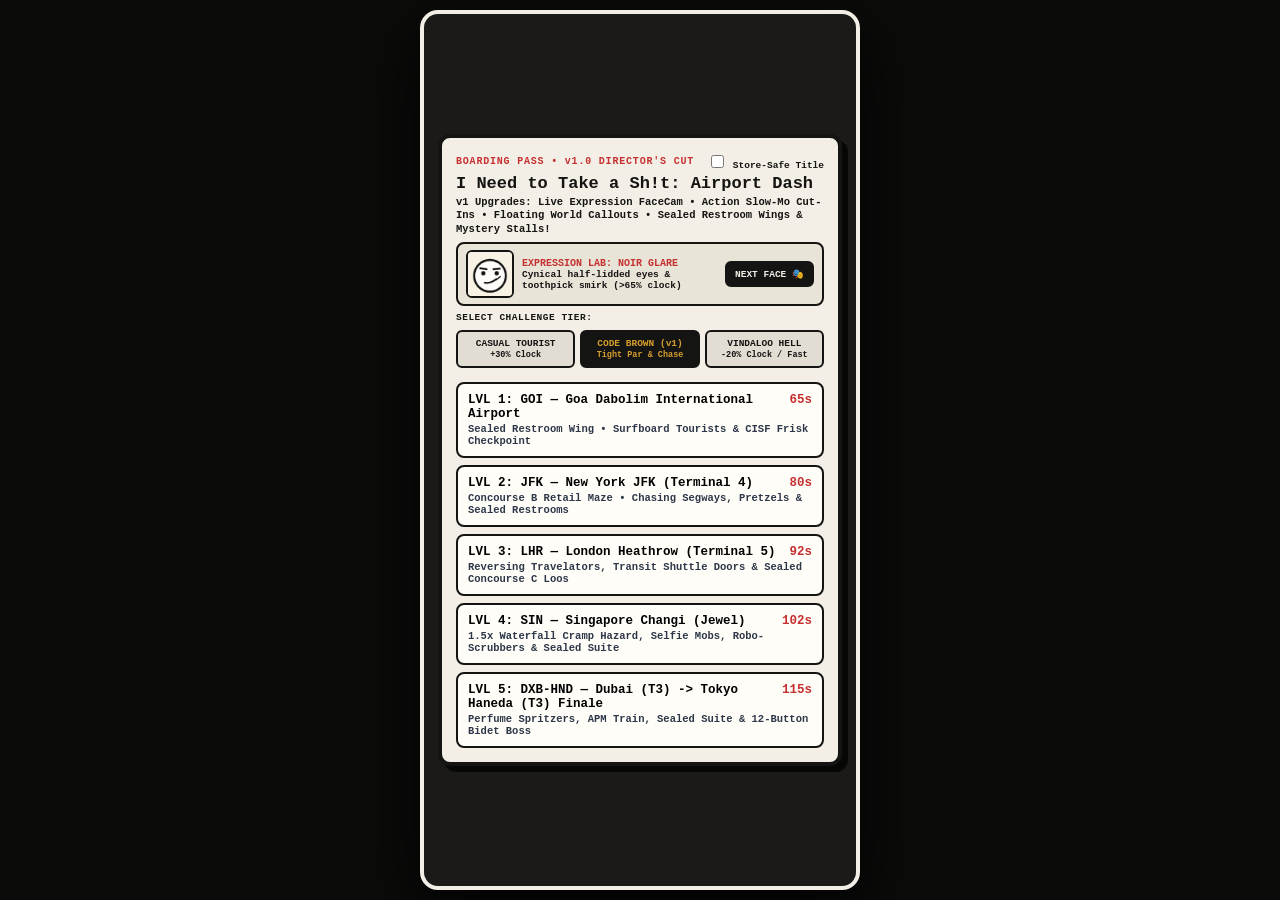
==== v1/index.html @ 44f316bf "Release v2.0.0 playable build (5 ES modules, Landscape Gamepad, 4-Wing Maps, 36px Head, + /v1/ archi" ====
<!DOCTYPE html>
<html lang="en">
<head>
  <meta charset="UTF-8" />
  <meta name="viewport" content="width=device-width, initial-scale=1.0, maximum-scale=1.0, user-scalable=no" />
  <title>Code Brown: Terminal Velocity (v1.0) — Playable Stealth-Action Comedy</title>
  <style>
    :root {
      --ink: #141413;
      --paper: #f3efe6;
      --tile: #e2ddd2;
      --amber: #d69e2e;
      --crimson: #c53030;
      --emerald: #2f855a;
      --blue: #3182ce;
      --violet: #6b46c1;
    }
    * {
      box-sizing: border-box;
      user-select: none;
      -webkit-user-select: none;
      -webkit-touch-callout: none;
    }
    body {
      margin: 0;
      background: #0b0b0a;
      color: var(--paper);
      font-family: 'Courier New', Courier, monospace;
      display: flex;
      justify-content: center;
      align-items: center;
      min-height: 100vh;
      overflow: hidden;
      touch-action: none;
    }
    #phone-frame {
      position: relative;
      width: min(100vw, 440px);
      height: min(100vh, 880px);
      background: var(--tile);
      border: 4px solid var(--paper);
      border-radius: 18px;
      overflow: hidden;
      box-shadow: 0 22px 65px rgba(0,0,0,0.9);
    }
    canvas#game-canvas {
      display: block;
      width: 100%;
      height: 100%;
    }

    /* --- TOP HUD WITH LIVE FACECAM PORTRAIT --- */
    .hud-top {
      position: absolute;
      top: 8px;
      left: 8px;
      right: 8px;
      background: rgba(20, 20, 19, 0.94);
      border: 2.5px solid var(--paper);
      border-radius: 10px;
      padding: 8px 10px;
      z-index: 10;
      box-shadow: 0 4px 14px rgba(0,0,0,0.6);
    }
    .hud-main-grid {
      display: flex;
      gap: 9px;
      align-items: center;
    }
    .facecam-box {
      display: flex;
      flex-direction: column;
      align-items: center;
      background: #1e1e1c;
      border: 2px solid var(--paper);
      border-radius: 8px;
      padding: 3px;
      min-width: 68px;
      cursor: pointer;
    }
    #facecam-canvas {
      width: 58px;
      height: 54px;
      display: block;
      background: var(--paper);
      border-radius: 5px;
    }
    #facecam-label {
      font-size: 8px;
      font-weight: 900;
      color: var(--amber);
      margin-top: 2px;
      text-align: center;
      letter-spacing: 0.4px;
      white-space: nowrap;
    }
    .hud-bars-col {
      flex: 1;
      min-width: 0;
    }
    .hud-row {
      display: flex;
      justify-content: space-between;
      align-items: center;
      font-weight: 900;
      font-size: 11.5px;
      margin-bottom: 3px;
    }
    .bar-track {
      width: 100%;
      height: 8px;
      background: rgba(255,255,255,0.15);
      border-radius: 4px;
      overflow: hidden;
      margin-bottom: 5px;
    }
    .bar-fill {
      height: 100%;
      transition: width 0.08s linear;
    }
    .badge-strip {
      display: flex;
      flex-wrap: wrap;
      gap: 4px;
      margin-top: 4px;
    }
    .badge {
      font-size: 9px;
      font-weight: 900;
      padding: 2px 6px;
      border-radius: 4px;
      background: #2d3748;
      color: var(--paper);
      border: 1px solid rgba(255,255,255,0.25);
    }
    #objective-bar {
      margin-top: 5px;
      padding: 4px 7px;
      border-radius: 5px;
      background: rgba(214, 158, 46, 0.18);
      border-left: 3px solid var(--amber);
      font-size: 10px;
      font-weight: 800;
      color: #fefcbf;
      line-height: 1.25;
    }

    /* --- PRE-CRAMP 3s WARNING BAR --- */
    #cramp-warning-bar {
      position: absolute;
      top: 136px;
      left: 10px;
      right: 10px;
      background: var(--crimson);
      color: #fff;
      border: 2.5px solid var(--paper);
      border-radius: 7px;
      padding: 5px 9px;
      font-size: 11px;
      font-weight: 900;
      text-align: center;
      letter-spacing: 0.5px;
      z-index: 14;
      display: none;
      animation: pulseWarn 0.32s infinite alternate;
      box-shadow: 0 4px 12px rgba(197, 48, 48, 0.75);
    }
    @keyframes pulseWarn {
      from { transform: scale(0.98); background: #9b2c2c; }
      to { transform: scale(1.02); background: #e53e3e; }
    }

    /* --- JOHNNY ROCKETFINGERS ACTION CUT-IN COMIC PANEL --- */
    #comic-banner {
      position: absolute;
      top: 168px;
      left: 10px;
      right: 10px;
      background: var(--paper);
      color: var(--ink);
      border: 3.5px solid var(--ink);
      border-radius: 10px;
      padding: 9px 11px;
      box-shadow: 6px 6px 0 rgba(0,0,0,0.85);
      z-index: 18;
      display: none;
      cursor: pointer;
      animation: comicSlideIn 0.18s cubic-bezier(0.16, 1, 0.3, 1);
    }
    @keyframes comicSlideIn {
      from { transform: translateY(-18px) scale(0.95); opacity: 0; }
      to { transform: translateY(0) scale(1); opacity: 1; }
    }
    .comic-inner {
      display: flex;
      gap: 10px;
      align-items: center;
    }
    #cutin-face-canvas {
      width: 64px;
      height: 64px;
      flex-shrink: 0;
      background: #fffdf8;
      border: 2.5px solid var(--ink);
      border-radius: 7px;
    }
    .comic-header-row {
      display: flex;
      justify-content: space-between;
      align-items: center;
      gap: 4px;
    }
    #comic-Speaker {
      color: var(--crimson);
      font-weight: 900;
      font-size: 10.5px;
      letter-spacing: 0.7px;
    }
    #comic-expr-pill {
      background: var(--ink);
      color: var(--amber);
      font-size: 8.5px;
      font-weight: 900;
      padding: 1.5px 5px;
      border-radius: 4px;
    }
    #comic-text {
      font-weight: 800;
      font-style: italic;
      font-size: 12px;
      margin-top: 3px;
      line-height: 1.28;
    }
    #comic-effect-tag {
      margin-top: 5px;
      display: inline-block;
      background: #1a202c;
      color: #fefcbf;
      border-left: 3.5px solid var(--crimson);
      padding: 3px 7px;
      border-radius: 4px;
      font-size: 10px;
      font-weight: 900;
      letter-spacing: 0.3px;
    }

    /* --- CONTEXTUAL INTERACTION PILL & DEDICATED CLENCH BUTTON --- */
    #interact-pill {
      position: absolute;
      bottom: 248px;
      left: 50%;
      transform: translateX(-50%);
      background: rgba(20,20,19,0.95);
      border: 2px solid var(--amber);
      color: #fefcbf;
      padding: 6px 12px;
      border-radius: 8px;
      font-size: 11px;
      font-weight: 900;
      white-space: nowrap;
      z-index: 12;
      display: none;
      box-shadow: 0 4px 12px rgba(0,0,0,0.7);
    }
    #clench-btn {
      position: absolute;
      bottom: 158px;
      right: 16px;
      width: 78px;
      height: 58px;
      border-radius: 12px;
      border: 3px solid var(--paper);
      background: var(--blue);
      color: var(--paper);
      font-family: inherit;
      font-weight: 900;
      font-size: 10px;
      line-height: 1.15;
      cursor: pointer;
      z-index: 12;
      display: none;
      box-shadow: 0 5px 0 var(--ink);
      text-align: center;
      padding: 4px;
    }
    #clench-btn:active { transform: translateY(2px); }

    /* --- MODALS --- */
    .modal-overlay {
      position: absolute;
      inset: 0;
      background: rgba(10, 10, 10, 0.92);
      display: flex;
      flex-direction: column;
      justify-content: center;
      align-items: center;
      padding: 14px;
      z-index: 30;
    }
    .card {
      width: 100%;
      max-height: 95%;
      overflow-y: auto;
      background: var(--paper);
      color: var(--ink);
      border: 4px solid var(--ink);
      border-radius: 12px;
      padding: 14px;
      box-shadow: 6px 6px 0 rgba(0,0,0,0.75);
    }
    .level-btn {
      width: 100%;
      text-align: left;
      background: #fffdf8;
      border: 2.5px solid var(--ink);
      border-radius: 8px;
      padding: 9px 10px;
      margin-top: 7px;
      cursor: pointer;
      font-family: inherit;
      transition: transform 0.1s;
    }
    .level-btn:hover { transform: translateY(-2px); background: #f7f0df; }
    .btn-primary {
      background: var(--ink);
      color: var(--paper);
      border: 2px solid var(--ink);
      border-radius: 6px;
      padding: 8px 12px;
      font-family: inherit;
      font-weight: 900;
      cursor: pointer;
      margin: 3px;
    }
    .diff-strip {
      display: grid;
      grid-template-columns: repeat(3, 1fr);
      gap: 5px;
      margin: 7px 0;
    }
    .diff-btn {
      padding: 6px 4px;
      font-family: inherit;
      font-size: 9.5px;
      font-weight: 900;
      border: 2px solid var(--ink);
      border-radius: 6px;
      background: #e2ddd2;
      color: var(--ink);
      cursor: pointer;
      text-align: center;
    }
    .diff-btn.active {
      background: var(--ink);
      color: var(--amber);
    }
    .expr-preview-bar {
      display: flex;
      align-items: center;
      gap: 8px;
      background: #e9e4d8;
      border: 2px solid var(--ink);
      border-radius: 8px;
      padding: 6px 8px;
      margin-bottom: 6px;
    }
    #menu-expr-canvas {
      width: 48px;
      height: 48px;
      background: var(--paper);
      border: 2px solid var(--ink);
      border-radius: 6px;
      flex-shrink: 0;
    }
    .bidet-grid {
      display: grid;
      grid-template-columns: repeat(3, 1fr);
      gap: 7px;
      margin-top: 12px;
    }
    .bidet-key {
      background: var(--ink);
      color: var(--paper);
      border: 2px solid var(--ink);
      border-radius: 6px;
      padding: 8px 4px;
      cursor: pointer;
      font-family: inherit;
      text-align: center;
    }
    .bidet-key:hover { background: #2d3748; }
  </style>
</head>
<body>
  <div id="phone-frame">
    <canvas id="game-canvas"></canvas>

    <!-- TOP HUD PANEL WITH LIVE JOHNNY ROCKETFINGERS FACECAM -->
    <div class="hud-top" id="hud-panel" style="display:none;">
      <div class="hud-main-grid">
        <div class="facecam-box" onclick="cycleTestExpression()" title="Tap to test facial expressions">
          <canvas id="facecam-canvas" width="64" height="60"></canvas>
          <div id="facecam-label">NOIR GLARE</div>
        </div>
        <div class="hud-bars-col">
          <div class="hud-row">
            <span id="hud-level-label">GOI | BOWEL PRESSURE</span>
            <span id="hud-timer-val" style="font-size:14px;">65.0s</span>
            <button class="btn-primary" style="padding:2px 6px;font-size:9.5px;margin:0;" onclick="openMenu()">MAP</button>
          </div>
          <div class="bar-track"><div id="hud-timer-bar" class="bar-fill" style="width:100%;background:var(--emerald);"></div></div>
          <div class="hud-row">
            <span>SECURITY SUSPICION</span>
            <span id="hud-susp-val">0%</span>
          </div>
          <div class="bar-track"><div id="hud-susp-bar" class="bar-fill" style="width:0%;background:var(--paper);"></div></div>
        </div>
      </div>
      <div class="badge-strip" id="hud-badges"></div>
      <div id="objective-bar">OBJECTIVE: Pass Security & Unseal the Restroom Wing (Bribe Janitor or Distract)!</div>
    </div>

    <!-- PRE-CRAMP 3s WARNING BAR -->
    <div id="cramp-warning-bar">⚠ GUT RUMBLE IN 2.5s — SLOW DOWN OR HIT CLENCH!</div>

    <!-- JOHNNY ROCKETFINGERS COMIC STRIP ACTION CUT-IN BANNER -->
    <div id="comic-banner" onclick="dismissBanner()">
      <div class="comic-inner">
        <canvas id="cutin-face-canvas" width="68" height="68"></canvas>
        <div style="flex:1;min-width:0;">
          <div class="comic-header-row">
            <span id="comic-Speaker">INNER MONOLOGUE</span>
            <span id="comic-expr-pill">EXPR: NOIR GLARE</span>
          </div>
          <div id="comic-text"></div>
          <div id="comic-effect-tag">⚡ EFFECT: ACTIVE</div>
        </div>
      </div>
    </div>

    <div id="interact-pill">RELEASE THUMB: INTERACT</div>
    <button id="clench-btn" onclick="triggerClench()">🍑 IRON<br/>CLENCH<br/><span id="clench-btn-sub" style="font-size:8.5px;color:#fefcbf;">READY</span></button>

    <!-- BOARDING PASS LEVEL SELECT MODAL (v1.0) -->
    <div class="modal-overlay" id="menu-modal">
      <div class="card">
        <div style="display:flex;justify-content:space-between;align-items:center;">
          <span style="color:var(--crimson);font-weight:900;font-size:10px;letter-spacing:0.8px;">BOARDING PASS • v1.0 DIRECTOR'S CUT</span>
          <label style="font-size:9.5px;font-weight:800;cursor:pointer;">
            <input type="checkbox" id="safe-title-toggle" onchange="toggleSafeTitle()" /> Store-Safe Title
          </label>
        </div>
        <h2 id="game-title-heading" style="margin:3px 0 3px 0;font-size:17px;">I Need to Take a Sh!t: Airport Dash</h2>
        <div style="font-size:10.5px;font-weight:700;margin-bottom:6px;line-height:1.3;">
          <b>v1 Upgrades:</b> Live Expression FaceCam • Action Slow-Mo Cut-Ins • Floating World Callouts • Sealed Restroom Wings & Mystery Stalls!
        </div>

        <!-- Interactive Expression Preview Strip -->
        <div class="expr-preview-bar">
          <canvas id="menu-expr-canvas" width="56" height="56"></canvas>
          <div style="flex:1;">
            <div style="font-size:10px;font-weight:900;color:var(--crimson);" id="menu-expr-title">EXPRESSION LAB: NOIR GLARE</div>
            <div style="font-size:9.5px;font-weight:700;" id="menu-expr-desc">Cynical half-lidded eyes & toothpick smirk (>65% clock)</div>
          </div>
          <button class="btn-primary" style="padding:5px 8px;font-size:9.5px;margin:0;" onclick="cycleMenuExpression()">NEXT FACE 🎭</button>
        </div>

        <!-- Difficulty Selector -->
        <div style="font-size:9.5px;font-weight:900;letter-spacing:0.5px;">SELECT CHALLENGE TIER:</div>
        <div class="diff-strip">
          <button class="diff-btn" id="diff-casual" onclick="setDifficulty('casual')">CASUAL TOURIST<br/><span style="font-weight:600;font-size:8.5px;">+30% Clock</span></button>
          <button class="diff-btn active" id="diff-standard" onclick="setDifficulty('standard')">CODE BROWN (v1)<br/><span style="font-weight:600;font-size:8.5px;">Tight Par & Chase</span></button>
          <button class="diff-btn" id="diff-nightmare" onclick="setDifficulty('nightmare')">VINDALOO HELL<br/><span style="font-weight:600;font-size:8.5px;">-20% Clock / Fast</span></button>
        </div>

        <div id="level-list"></div>
      </div>
    </div>

    <!-- LEVEL 5 HANEDA 12-BUTTON ELECTRONIC BIDET BOSS MODAL -->
    <div class="modal-overlay" id="bidet-modal" style="display:none;">
      <div class="card">
        <div style="color:var(--crimson);font-weight:900;font-size:15px;text-align:center;">FINAL BOSS: HANEDA WASHLET-9000</div>
        <div id="bidet-timer-label" style="font-weight:900;font-size:12px;text-align:center;margin-top:4px;">
          ELECTRONIC LID LOCKED! PRESS [開 / OPEN] IN 5.0s!
        </div>
        <div class="bidet-grid" id="bidet-grid"></div>
      </div>
    </div>

    <!-- END OF RUN SLAPSTICK MODAL WITH EXPRESSION PORTRAIT -->
    <div class="modal-overlay" id="outcome-modal" style="display:none;">
      <div class="card" style="text-align:center;">
        <canvas id="outcome-face-canvas" width="76" height="76" style="background:#fffdf8;border:3px solid var(--ink);border-radius:10px;margin:0 auto 6px auto;display:block;"></canvas>
        <h2 id="outcome-title" style="margin:4px 0;">THRONE SECURED!</h2>
        <div id="outcome-sub" style="font-weight:800;font-size:12px;margin-bottom:8px;"></div>
        <p id="outcome-bark" style="font-style:italic;font-weight:700;font-size:13px;margin:8px 0;"></p>
        <div id="outcome-stats" style="font-weight:900;font-size:12.5px;margin:8px 0;"></div>
        <div>
          <button class="btn-primary" onclick="retryCurrentLevel()">RETRY TERMINAL</button>
          <button class="btn-primary" onclick="nextOrMenu()">NEXT / TERMINAL MAP</button>
        </div>
      </div>
    </div>
  </div>

  <script>
    // =========================================================================
    // 1. JOHNNY ROCKETFINGERS 10-EXPRESSION CATALOG & DIALOGUE SCRIPT TABLE
    // =========================================================================
    const EXPRESSION_META = [
      { id: "noir_glare", label: "NOIR GLARE", desc: "Cynical half-lidded eyes & toothpick smirk (>65% clock)" },
      { id: "sweating_squint", label: "SWEAT SQUINT", desc: "Asymmetric squint & rolling forehead sweat beads (35%–65%)" },
      { id: "clenched_grimace", label: "CLENCH GRIMACE", desc: "Throbbing crimson forehead vein & zig-zag gritted teeth (<35%)" },
      { id: "panic_stare", label: "PANIC STARE", desc: "Wide bloodshot eyes, pinprick pupils & sweat geyser (<18%)" },
      { id: "twitching_eyebrow", label: "TWITCH BROW", desc: "Deadpan disbelief & sky-high twitching eyebrow (Locked Stall)" },
      { id: "awkward_smile", label: "GUILTY GRIN", desc: "Shifty side-glancing eyes & nervous wide grin (Spotted by TSA)" },
      { id: "smirk_sweat", label: "SLY SMIRK", desc: "Tactical wink & raised brow (Bribed Janitor / Fast-Track Pass)" },
      { id: "iron_clench", label: "IRON CLENCH", desc: "Flushed violet puffed cheeks & squeezed eyes (Timer Paused!)" },
      { id: "bergamot_stun", label: "SPIRAL STUN", desc: "Spinning spiral eyes & dizzy stars (Wet Slip / Perfume Stun)" },
      { id: "freeze_frame_despair", label: "NOIR DESPAIR", desc: "Stark noir spotlight & hollow-eyed freeze-frame (Code Brown)" }
    ];

    const DIALOGUES = {
      spawn_goi: {
        speaker: "INNER MONOLOGUE", expr: "sweating_squint",
        effect: "🎯 GOAL: BRIBE OR LURE JANITOR TO UNSEAL RESTROOM WING!",
        callout: "GOI: 65s ON THE CLOCK!",
        text: "That second prawn vindaloo by the beach was a tactical error. The restroom wing is taped off by a janitor—I need mints or a distraction!"
      },
      spawn_jfk: {
        speaker: "INNER MONOLOGUE", expr: "clenched_grimace",
        effect: "🎯 GOAL: BYPASS TSA SCANNER & CLEAR MOP CART BARRICADE!",
        callout: "JFK TERMINAL 4!",
        text: "Terminal 4 is half a mile long, TSA is frisking everyone without a CLEAR pass, and my colon just declared DEFCON 1."
      },
      spawn_lhr: {
        speaker: "INNER MONOLOGUE", expr: "twitching_eyebrow",
        effect: "🎯 GOAL: TIME THE SHUTTLE DOORS & LURE THE LOO CUSTODIAN!",
        callout: "MIND THE GAP!",
        text: "A lukewarm Heathrow steak-and-kidney pie has declared war on my lower intestine. Mind the gap—and my dignity."
      },
      spawn_sin: {
        speaker: "INNER MONOLOGUE", expr: "panic_stare",
        effect: "🎯 GOAL: SURVIVE 1.5x WATERFALL CRAMPS & UNSEAL SANCTUARY!",
        callout: "RAIN VORTEX AHEAD!",
        text: "Who puts a forty-meter roaring indoor waterfall inside a transit hub?! Even the ficus trees know I'm clenching."
      },
      spawn_dxb: {
        speaker: "INNER MONOLOGUE", expr: "noir_glare",
        effect: "🎯 GOAL: DODGE PERFUME AMBUSHES -> APM TRAIN -> 12-KEY BOSS!",
        callout: "FINAL BOSS GAUNTLET!",
        text: "Duty-free perfume spritzers, an Automated People Mover train, and a 12-button Japanese robo-toilet standing between me and dishonor."
      },
      hit_wet_floor: {
        speaker: "SLIP HAZARD TRIGGERED!", expr: "bergamot_stun",
        effect: "🫧 EFFECT: 2.0s UNCONTROLLED SLIDE! (GRAB FLIP-FLOPS NEXT TIME)",
        callout: "🫧 SLIP & SLIDE! (2.0s)",
        text: "Mopped floor! Wet tiles! Without rubber flip-flops I'm a human curling stone of regret!"
      },
      saved_flipflops: {
        speaker: "TACTICAL GEAR EQUIPPED", expr: "smirk_sweat",
        effect: "🩴 EFFECT: RUBBER SOLES EQUIPPED — 100% IMMUNE TO WET FLOORS!",
        callout: "🩴 FLIP-FLOPS ON! NO SLIP!",
        text: "Duty-free rubber flip-flops equipped. Ugly as sin, grip wet terminal marble like snow tires."
      },
      spotted_waddling: {
        speaker: "SECURITY VISION CONE!", expr: "awkward_smile",
        effect: "🚨 EFFECT: SUSPICION +38%/s & GUARD CHASING! BREAK LOS OR HIDE!",
        callout: "🚨 SPOTTED WADDLING!",
        text: "Act natural! Nothing says 'innocent traveler' like sweating through a linen shirt and crab-walking at 5.5 m/s."
      },
      locked_stall: {
        speaker: "MYSTERY STALL INSPECTED", expr: "twitching_eyebrow",
        effect: "🔒 EFFECT: DECOY STALL LOCKED (-1.5s PANIC)! TRY ANOTHER STALL!",
        callout: "🔒 LOCKED! WRONG STALL!",
        text: "Locked! 'Occupied / Maintenance Required.' Brother, if I don't find the open door in ten seconds, you'll see real maintenance required."
      },
      bribe_pickup: {
        speaker: "TACTICAL ITEM ACQUIRED", expr: "smirk_sweat",
        effect: "🍬 EFFECT: POCKETED BREATH MINTS — WALK UP TO MOP CART TO BRIBE!",
        callout: "🍬 GOT BREATH MINTS!",
        text: "Pocketed a tin of curiously strong mints. Now I can bribe the custodian taping off the restroom wing!"
      },
      bribe_mints: {
        speaker: "CUSTODIAN BRIBED!", expr: "smirk_sweat",
        effect: "✅ EFFECT: MOP BARRICADE REMOVED! RESTROOM WING IS NOW OPEN!",
        callout: "✅ BRIBED! WING OPEN!",
        text: "Slipped the custodian the imported spearmint tin. The yellow 'Cleaning in Progress' tape parts like the Red Sea!"
      },
      distract_triggered: {
        speaker: "POINT-&-CLICK SABOTAGE!", expr: "noir_glare",
        effect: "✅ EFFECT: CUSTODIAN LURED AWAY! RESTROOM WING IS NOW OPEN!",
        callout: "🗑️ SABOTAGE! DOOR CLEAR!",
        text: "Chaos deployed! The custodian abandoned the restroom doorway with his mop bucket to clean up the mess!"
      },
      spicy_pretzel: {
        speaker: "GASTRONOMIC GAMBLE!", expr: "panic_stare",
        effect: "🌶️ EFFECT: +28% SPEED FOR 6.0s | -8.0s COLON COUNTDOWN!",
        callout: "🌶️ +28% SPD / -8.0s CLOCK!",
        text: "Free sample jalapeño pretzel?! Why did I chew that?! Adrenaline speed +28%, colon clock -8 seconds!"
      },
      tsa_patdown: {
        speaker: "CHECKPOINT FRISK!", expr: "clenched_grimace",
        effect: "🧤 EFFECT: FROZEN 5.0s FOR PAT-DOWN & -4.0s GUT SQUEEZE!",
        callout: "🧤 FRISKED! 5s HOLD & -4s!",
        text: "'Sir, step onto the mat and unbuckle your belt.' A 5-second pat-down AND he pressed right on my lower abdomen (-4s)!"
      },
      tsa_bypass: {
        speaker: "DIPLOMATIC FAST-TRACK", expr: "smirk_sweat",
        effect: "🎫 EFFECT: FAST-TRACK PASS ACQUIRED — BREEZE PAST TSA!",
        callout: "🎫 FAST-TRACK READY!",
        text: "Grabbed the forged Diplomatic Fast-Track pass. TSA won't lay a single latex glove on me now."
      },
      tsa_bypass_used: {
        speaker: "CHECKPOINT BYPASSED!", expr: "smirk_sweat",
        effect: "⚡ EFFECT: SKIPPED 5.0s PAT-DOWN WITH FAST-TRACK PASS!",
        callout: "⚡ TSA BYPASSED! 0s DELAY!",
        text: "Flashed the Fast-Track sticker at the scanner. The velvet rope dropped without a pat-down!"
      },
      waterfall_warn: {
        speaker: "PSYCHOLOGICAL HAZARD!", expr: "sweating_squint",
        effect: "🌊 EFFECT: ROARING WATERFALL ACCELERATES CRAMP WAVES BY 1.5x!",
        callout: "🌊 1.5x CRAMP FREQUENCY!",
        text: "SHHHHHH—fifty thousand gallons of cascading water per minute! Psychological torture is accelerating Cramp Waves by 1.5x!"
      },
      perfume_stun: {
        speaker: "DUTY-FREE AMBUSH!", expr: "bergamot_stun",
        effect: "🌸 EFFECT: BLINDED BY PINK BERGAMOT MIST & STUNNED FOR 2.0s!",
        callout: "🌸 PERFUME STUN! (2.0s)",
        text: "Ambush! Aggressive Eau de Cologne promoter spritzed my eyes! Blinded by bergamot for two seconds!"
      },
      crowd_jostle: {
        speaker: "PASSENGER COLLISION!", expr: "clenched_grimace",
        effect: "🧳 EFFECT: BUMPED BY MOVING CROWD (-2.0s GUT JOLT)!",
        callout: "🧳 CROWD BUMP! -2.0s!",
        text: "Watch where you're swinging that surfboard bag, mate! Direct impact to the lower intestine (-2.0s)!"
      },
      clipboard_clue: {
        speaker: "MAINTENANCE LOG INTEL!", expr: "smirk_sweat",
        effect: "📋 EFFECT: TRUE OPEN THRONE STALL HIGHLIGHTED IN GREEN!",
        callout: "📋 INTEL: OPEN STALL MAPPED!",
        text: "Checked the janitor's clipboard! I now know exactly which stall in the Restroom Wing is unlocked!"
      },
      cramp_hit_penalty: {
        speaker: "CRAMP WAVE STRIKE!", expr: "panic_stare",
        effect: "💥 EFFECT: CAUGHT SPRINTING DURING CRAMP (-4.5s & STAGGER)!",
        callout: "💥 CRAMP PENALTY! -4.5s!",
        text: "Augh! Caught sprinting when the Cramp Wave hit! Lost 4.5 seconds—double-tap to Clench or walk when the warning flashes!"
      }
    };

    // =========================================================================
    // 2. PROCEDURAL JOHNNY ROCKETFINGERS FACIAL EXPRESSION RENDERER
    // =========================================================================
    function drawJohnnyExpression(targetCtx, w, h, exprId, t) {
      targetCtx.clearRect(0, 0, w, h);
      const cx = w * 0.5, cy = h * 0.54;
      const r = Math.min(w, h) * 0.36;

      // Background comic halftone/stripes
      targetCtx.fillStyle = exprId === "panic_stare" || exprId === "clenched_grimace"
        ? "#fed7d7"
        : (exprId === "iron_clench" ? "#e9d8fd" : (exprId === "smirk_sweat" ? "#c6f6d5" : "#f7f2e4"));
      targetCtx.fillRect(0, 0, w, h);

      // Action speed lines on intense expressions
      if (["panic_stare", "clenched_grimace", "bergamot_stun", "iron_clench"].includes(exprId)) {
        targetCtx.strokeStyle = "rgba(197,48,48,0.22)";
        targetCtx.lineWidth = 1.5;
        for (let i = 0; i < 8; i++) {
          const a = (i / 8) * Math.PI * 2 + t * 2;
          targetCtx.beginPath();
          targetCtx.moveTo(cx + Math.cos(a) * r * 0.9, cy + Math.sin(a) * r * 0.9);
          targetCtx.lineTo(cx + Math.cos(a) * r * 1.45, cy + Math.sin(a) * r * 1.45);
          targetCtx.stroke();
        }
      }

      // Head shake offset
      const jitterX = (exprId === "panic_stare" || exprId === "clenched_grimace") ? Math.sin(t * 38) * 1.4 : 0;
      const hx = cx + jitterX, hy = cy;

      // Head circle
      targetCtx.fillStyle = exprId === "iron_clench" ? "#d6bcfa" : (exprId === "freeze_frame_despair" ? "#cbd5e0" : "#fffdf9");
      targetCtx.strokeStyle = "#141413";
      targetCtx.lineWidth = 2.6;
      targetCtx.beginPath();
      targetCtx.arc(hx, hy, r, 0, Math.PI * 2);
      targetCtx.fill();
      targetCtx.stroke();

      const eyeY = hy - r * 0.16;
      const eyeSep = r * 0.42;

      // Forehead throbbing vein on clenched_grimace / iron_clench
      if (exprId === "clenched_grimace" || exprId === "iron_clench") {
        targetCtx.strokeStyle = "#c53030";
        targetCtx.lineWidth = 2.0;
        targetCtx.beginPath();
        targetCtx.moveTo(hx - r * 0.55, hy - r * 0.55);
        targetCtx.lineTo(hx - r * 0.35, hy - r * 0.42);
        targetCtx.lineTo(hx - r * 0.48, hy - r * 0.28);
        targetCtx.stroke();
      }

      // Eyes & Brows
      targetCtx.strokeStyle = "#141413";
      targetCtx.fillStyle = "#141413";
      if (exprId === "bergamot_stun") {
        [-1, 1].forEach(dir => {
          const ex = hx + dir * eyeSep;
          targetCtx.beginPath();
          for (let s = 0; s <= 20; s++) {
            const p = s / 20;
            const ang = p * Math.PI * 3.5 + t * 8 * dir;
            const rad = p * r * 0.25;
            const px = ex + Math.cos(ang) * rad, py = eyeY + Math.sin(ang) * rad;
            if (s === 0) targetCtx.moveTo(px, py); else targetCtx.lineTo(px, py);
          }
          targetCtx.stroke();
        });
      } else if (exprId === "panic_stare" || exprId === "freeze_frame_despair") {
        [-1, 1].forEach(dir => {
          const ex = hx + dir * eyeSep;
          targetCtx.fillStyle = "#ffffff";
          targetCtx.beginPath(); targetCtx.arc(ex, eyeY, r * 0.25, 0, Math.PI * 2); targetCtx.fill(); targetCtx.stroke();
          targetCtx.fillStyle = exprId === "panic_stare" ? "#c53030" : "#141413";
          targetCtx.beginPath(); targetCtx.arc(ex + Math.sin(t * 20), eyeY, 2.1, 0, Math.PI * 2); targetCtx.fill();
        });
      } else if (exprId === "iron_clench") {
        [-1, 1].forEach(dir => {
          const ex = hx + dir * eyeSep;
          targetCtx.lineWidth = 2.4;
          targetCtx.beginPath();
          targetCtx.moveTo(ex - dir * 5, eyeY - 3);
          targetCtx.lineTo(ex + dir * 3, eyeY);
          targetCtx.lineTo(ex - dir * 5, eyeY + 3);
          targetCtx.stroke();
        });
      } else {
        // Standard / squint / awkward / twitching eyes
        const shiftX = exprId === "awkward_smile" ? Math.sin(t * 4) * 3.2 : 0;
        [-1, 1].forEach(dir => {
          const ex = hx + dir * eyeSep;
          if (exprId === "sweating_squint" && dir === -1) {
            targetCtx.lineWidth = 2.2;
            targetCtx.beginPath();
            targetCtx.moveTo(ex - 4, eyeY); targetCtx.lineTo(ex + 4, eyeY);
            targetCtx.stroke();
          } else {
            targetCtx.fillStyle = "#141413";
            targetCtx.beginPath(); targetCtx.arc(ex + shiftX, eyeY, 2.7, 0, Math.PI * 2); targetCtx.fill();
          }
        });
        // Eyebrows
        targetCtx.lineWidth = 2.4;
        const twitch = exprId === "twitching_eyebrow" ? -5.5 - Math.abs(Math.sin(t * 16)) * 3.5 : -2.5;
        targetCtx.beginPath();
        targetCtx.moveTo(hx - eyeSep - 5, eyeY - 4 + twitch);
        targetCtx.lineTo(hx - eyeSep + 5, eyeY - 5);
        targetCtx.moveTo(hx + eyeSep - 5, eyeY - 5);
        targetCtx.lineTo(hx + eyeSep + 5, eyeY - 6);
        targetCtx.stroke();
      }

      // Mouth
      const my = hy + r * 0.38;
      targetCtx.lineWidth = 2.2;
      if (exprId === "clenched_grimace" || exprId === "awkward_smile") {
        const mw = r * 1.0, mh = r * 0.34;
        targetCtx.fillStyle = "#ffffff";
        targetCtx.fillRect(hx - mw * 0.5, my - mh * 0.5, mw, mh);
        targetCtx.strokeRect(hx - mw * 0.5, my - mh * 0.5, mw, mh);
        // Teeth grid
        targetCtx.beginPath();
        for (let k = -1; k <= 1; k++) {
          targetCtx.moveTo(hx + k * (mw * 0.25), my - mh * 0.5);
          targetCtx.lineTo(hx + k * (mw * 0.25), my + mh * 0.5);
        }
        targetCtx.stroke();
      } else if (exprId === "panic_stare" || exprId === "freeze_frame_despair") {
        targetCtx.fillStyle = "#141413";
        targetCtx.beginPath();
        targetCtx.ellipse(hx, my, r * 0.32, r * 0.24, 0, 0, Math.PI * 2);
        targetCtx.fill();
      } else if (exprId === "smirk_sweat" || exprId === "noir_glare") {
        targetCtx.beginPath();
        targetCtx.moveTo(hx - r * 0.38, my + 1);
        targetCtx.quadraticCurveTo(hx, my + 3, hx + r * 0.44, my - 4);
        targetCtx.stroke();
        if (exprId === "noir_glare") {
          // Cynical toothpick
          targetCtx.lineWidth = 1.6;
          targetCtx.beginPath();
          targetCtx.moveTo(hx + r * 0.35, my - 2);
          targetCtx.lineTo(hx + r * 0.68, my - 7);
          targetCtx.stroke();
        }
      } else {
        targetCtx.beginPath();
        targetCtx.moveTo(hx - r * 0.35, my);
        targetCtx.lineTo(hx + r * 0.35, my);
        targetCtx.stroke();
      }

      // Animated comic sweat droplets
      if (exprId !== "noir_glare") {
        const dropY = (t * 22) % 10;
        targetCtx.fillStyle = "#63b3ed";
        targetCtx.beginPath();
        targetCtx.arc(hx + r * 0.76, hy - r * 0.38 + dropY, 3.3, 0, Math.PI * 2);
        targetCtx.fill();
        if (["panic_stare", "awkward_smile", "clenched_grimace"].includes(exprId)) {
          targetCtx.beginPath();
          targetCtx.arc(hx - r * 0.78, hy - r * 0.2 + ((t * 28) % 9), 2.8, 0, Math.PI * 2);
          targetCtx.fill();
        }
      }
    }

    // =========================================================================
    // 3. 5 CAMPAIGN LEVELS WITH SEALED RESTROOM WINGS, MYSTERY STALLS & CROWDS
    // =========================================================================
    const LEVELS = [
      {
        id: 1, iata: "GOI", name: "Goa Dabolim International Airport",
        sub: "Sealed Restroom Wing • Surfboard Tourists & CISF Frisk Checkpoint",
        baseTimer: 65, crampInterval: 18, spawnBark: "spawn_goi",
        winBark: "Sweet ceramic salvation. Never trust a beach shack prawn vindaloo forty minutes before boarding.",
        world: { w: 20, h: 38 }, spawn: { x: 10, y: 35 },
        walls: [
          { x: 0, y: 0, w: 1, h: 38 }, { x: 19, y: 0, w: 1, h: 38 },
          { x: 0, y: 0, w: 20, h: 1 }, { x: 0, y: 37, w: 20, h: 1 },
          { x: 3.2, y: 29.0, w: 5.8, h: 1.6, label: "Surfboard Baggage Pile" },
          { x: 11.2, y: 26.0, w: 5.2, h: 2.0, label: "Vindaloo Air Desk" },
          // Full-width CISF Security Barrier with narrow central frisk gap (x: 8.6..11.4)
          { x: 1.0, y: 19.0, w: 7.6, h: 1.3, label: "CISF Security Wall" },
          { x: 11.4, y: 19.0, w: 7.6, h: 1.3, label: "CISF Security Wall" },
          { x: 4.5, y: 12.8, w: 4.5, h: 1.8, label: "Cashew & Feni Kiosk" },
          // Sealed Restroom Wing Wall (only doorway is x: 12.6..15.7, blocked by Custodian h1!)
          { x: 1.0, y: 8.0, w: 11.6, h: 1.2, label: "Restroom Wing Wall (Sealed)" },
          { x: 15.7, y: 8.0, w: 3.3, h: 1.2, label: "Restroom Wing Wall" }
        ],
        guards: [
          { id: "g1", type: "patrol", speed: 2.7, pts: [{x:3.0,y:23.5},{x:16.5,y:23.5}] },
          { id: "g2", type: "tsa", speed: 0, angle: 1.57, pts: [{x:10.0,y:19.0}] },
          { id: "g3", type: "patrol", speed: 3.0, pts: [{x:3.0,y:10.4},{x:16.5,y:10.4},{x:16.5,y:15.8},{x:3.0,y:15.8}] }
        ],
        crowds: [
          { x: 4.0, y: 32.0, pts: [{x:3.5,y:32.0},{x:15.5,y:32.0}], speed: 2.1, r: 0.9, label: "Surfboard Tourist" },
          { x: 14.0, y: 15.0, pts: [{x:11.0,y:15.0},{x:17.2,y:15.0}], speed: 2.3, r: 0.9, label: "Holiday Trolley" }
        ],
        hazards: [
          { id: "h1", x: 14.15, y: 8.4, r: 2.2, blocks: true, label: "Mop Cart (Seals Restroom!)" },
          { id: "h2", x: 10.0, y: 15.5, r: 2.0, blocks: false, label: "Freshly Mopped Exit" }
        ],
        props: [
          { id: "p1", type: "item", item: "breath_mints", x: 2.8, y: 33.5, label: "Grab Spearmint Tin (Bribe Janitor)", bark: "bribe_pickup" },
          { id: "p2", type: "distract", target: "h1", x: 3.0, y: 11.2, label: "Kick Trash Bin (Lure Janitor Away!)", bark: "distract_triggered" },
          { id: "p3", type: "item", item: "rubber_flipflops", x: 16.8, y: 22.0, label: "Equip Rubber Flip-Flops (No Slip)", bark: "saved_flipflops" },
          { id: "p4", type: "item", item: "fast_track_pass", x: 16.8, y: 31.5, label: "Grab Fast-Track Sticker (Skip Frisk)", bark: "tsa_bypass" },
          { id: "p5", type: "cover", x: 7.5, y: 15.2, label: "Read Goa Herald (-30% Suspicion/s)" },
          { id: "p6", type: "clipboard", x: 12.2, y: 13.5, label: "Read Janitor Log (Reveal Open Stall!)", bark: "clipboard_clue" }
        ],
        stalls: [
          { x: 4.2, y: 3.2, open: false, label: "Cubicle #1" },
          { x: 10.0, y: 3.2, open: false, label: "Cubicle #2" },
          { x: 16.0, y: 3.2, open: true, label: "Cubicle #3" }
        ],
        zones: []
      },
      {
        id: 2, iata: "JFK", name: "New York JFK (Terminal 4)",
        sub: "Concourse B Retail Maze • Chasing Segways, Pretzels & Sealed Restrooms",
        baseTimer: 80, crampInterval: 16, spawnBark: "spawn_jfk",
        winBark: "First-class porcelain on a coach-class ticket. Worth every forged lounge pass.",
        world: { w: 22, h: 46 }, spawn: { x: 11, y: 43 },
        walls: [
          { x: 0, y: 0, w: 1, h: 46 }, { x: 21, y: 0, w: 1, h: 46 },
          { x: 0, y: 0, w: 22, h: 1 }, { x: 0, y: 45, w: 22, h: 1 },
          { x: 1.0, y: 33.0, w: 8.5, h: 1.4, label: "TSA Stanchion Wall" },
          { x: 12.5, y: 33.0, w: 8.5, h: 1.4, label: "TSA X-Ray Wall" },
          { x: 3.0, y: 23.0, w: 5.0, h: 2.5, label: "5th Ave Duty-Free" },
          { x: 14.0, y: 23.0, w: 5.0, h: 2.5, label: "Hudson Pretzels" },
          { x: 1.0, y: 14.0, w: 8.0, h: 1.2, label: "VIP Lounge Glass" },
          { x: 12.5, y: 14.0, w: 4.0, h: 2.0, label: "Concourse Pillar" },
          // Sealed Restroom Wing (Doorway at x: 13.8..17.0, blocked by jh2!)
          { x: 1.0, y: 8.0, w: 12.8, h: 1.2, label: "Restroom Wing Wall (Sealed)" },
          { x: 17.0, y: 8.0, w: 4.0, h: 1.2, label: "Restroom Wing Wall" }
        ],
        guards: [
          { id: "j1", type: "tsa", speed: 0, angle: 1.57, pts: [{x:11.0,y:33.0}] },
          { id: "j2", type: "segway", speed: 4.4, pts: [{x:3.0,y:28.5},{x:19.0,y:28.5}] },
          { id: "j3", type: "segway", speed: 4.5, pts: [{x:10.5,y:29.0},{x:10.5,y:15.5}] },
          { id: "j4", type: "patrol", speed: 3.0, pts: [{x:3.0,y:10.2},{x:18.5,y:10.2}] }
        ],
        crowds: [
          { x: 5.0, y: 39.0, pts: [{x:3.0,y:39.0},{x:18.5,y:39.0}], speed: 2.5, r: 0.95, label: "Luggage Cart Train" },
          { x: 15.0, y: 19.5, pts: [{x:3.5,y:19.5},{x:18.5,y:19.5}], speed: 2.4, r: 0.95, label: "Slow Tour Group" }
        ],
        hazards: [
          { id: "jh1", x: 11.0, y: 29.0, r: 2.1, blocks: false, label: "Iced Latte Spill" },
          { id: "jh2", x: 15.4, y: 8.4, r: 2.3, blocks: true, label: "Concourse B Mop Barricade" }
        ],
        props: [
          { id: "jp1", type: "item", item: "fast_track_pass", x: 18.2, y: 40.5, label: "Grab CLEAR Fast-Track Pass", bark: "tsa_bypass" },
          { id: "jp2", type: "pretzel", x: 16.5, y: 26.8, label: "Spicy Jalapeño Pretzel (+28% Spd, -8s)", bark: "spicy_pretzel" },
          { id: "jp3", type: "item", item: "rubber_flipflops", x: 4.5, y: 26.8, label: "I-Heart-NY Rubber Slides", bark: "saved_flipflops" },
          { id: "jp4", type: "distract", target: "jh2", x: 3.5, y: 11.2, label: "Toss 80%-Off Coupon (Lure Mop Cart!)", bark: "toss_duty_free_coupon" },
          { id: "jp5", type: "cover", x: 4.0, y: 16.5, label: "Hide at Newsstand (-30% Suspicion/s)" },
          { id: "jp6", type: "clipboard", x: 18.2, y: 15.5, label: "Check Custodial Tablet (Map Open Stall)", bark: "clipboard_clue" }
        ],
        stalls: [
          { x: 4.0, y: 3.2, open: false, label: "VIP Suite #1" },
          { x: 11.0, y: 3.2, open: false, label: "Gate B42 Stall #2" },
          { x: 18.0, y: 3.2, open: true, label: "Gate B42 Stall #3" }
        ],
        zones: []
      },
      {
        id: 3, iata: "LHR", name: "London Heathrow (Terminal 5)",
        sub: "Reversing Travelators, Transit Shuttle Doors & Sealed Concourse C Loos",
        baseTimer: 92, crampInterval: 16, spawnBark: "spawn_lhr",
        winBark: "God save the King, and God save whoever left a spare roll in Concourse C.",
        world: { w: 22, h: 52 }, spawn: { x: 11, y: 49 },
        walls: [
          { x: 0, y: 0, w: 1, h: 52 }, { x: 21, y: 0, w: 1, h: 52 },
          { x: 0, y: 0, w: 22, h: 1 }, { x: 0, y: 51, w: 22, h: 1 },
          { x: 2.5, y: 42.0, w: 9.5, h: 1.5, label: "Polite British Queue" },
          { x: 1.0, y: 33.5, w: 8.5, h: 1.4, label: "100ml Baggie Desk" },
          { x: 12.5, y: 33.5, w: 8.5, h: 1.4, label: "Border Stanchion" },
          { x: 1.0, y: 17.5, w: 7.5, h: 1.5, label: "Shuttle Platform" },
          { x: 13.5, y: 17.5, w: 7.5, h: 1.5, label: "Shuttle Platform" },
          // Sealed Restroom Wing (Doorway at x: 14.8..18.0, blocked by lh2!)
          { x: 1.0, y: 8.2, w: 13.8, h: 1.2, label: "Concourse C Loo Wall (Sealed)" },
          { x: 18.0, y: 8.2, w: 3.0, h: 1.2, label: "Concourse C Loo Wall" }
        ],
        guards: [
          { id: "l1", type: "tsa", speed: 0, angle: 1.57, pts: [{x:11.0,y:33.5}] },
          { id: "l2", type: "segway", speed: 4.4, pts: [{x:11.0,y:29.5},{x:11.0,y:20.0}] },
          { id: "l3", type: "patrol", speed: 3.0, pts: [{x:3.0,y:13.5},{x:19.0,y:13.5}] },
          { id: "l4", type: "patrol", speed: 2.9, pts: [{x:3.5,y:10.2},{x:18.5,y:10.2}] }
        ],
        crowds: [
          { x: 15.0, y: 38.0, pts: [{x:3.0,y:38.0},{x:18.5,y:38.0}], speed: 2.4, r: 0.95, label: "Tea Trolley Cart" }
        ],
        hazards: [
          { id: "lh1", x: 11.0, y: 26.0, r: 2.2, blocks: false, label: "Spilled Earl Grey" },
          { id: "lh2", x: 16.4, y: 8.6, r: 2.3, blocks: true, label: "Concourse C Mop Barricade" }
        ],
        props: [
          { id: "lp1", type: "item", item: "fast_track_pass", x: 18.5, y: 46.5, label: "Royal Fast-Track Badge", bark: "tsa_bypass" },
          { id: "lp2", type: "item", item: "rubber_flipflops", x: 3.0, y: 30.0, label: "Union Jack Rubber Wellies", bark: "saved_flipflops" },
          { id: "lp3", type: "distract", target: "lh2", x: 3.5, y: 11.2, label: "Tip Tabloid Rack (Lure Loo Janitor!)", bark: "distract_triggered" },
          { id: "lp4", type: "clipboard", x: 18.5, y: 14.8, label: "Loo Maintenance Roster (Map Open Stall)", bark: "clipboard_clue" }
        ],
        stalls: [
          { x: 4.0, y: 3.2, open: false, label: "Cubicle #1" },
          { x: 11.0, y: 3.2, open: false, label: "Cubicle #2" },
          { x: 18.0, y: 3.2, open: true, label: "Cubicle #3" }
        ],
        zones: [
          { type: "walkway", x: 15.0, y: 21.5, w: 3.2, h: 9.0, dy: -2.8, label: "Reversing Travelator" },
          { type: "shuttle", x: 8.5, y: 17.5, w: 5.0, h: 1.5, openSec: 4.5, closedSec: 3.2, label: "T5 Transit Shuttle Gate" }
        ]
      },
      {
        id: 4, iata: "SIN", name: "Singapore Changi (Jewel)",
        sub: "1.5x Waterfall Cramp Hazard, Selfie Mobs, Robo-Scrubbers & Sealed Suite",
        baseTimer: 102, crampInterval: 15, spawnBark: "spawn_sin",
        winBark: "Cleanest restroom in Asia, and I made it with seconds of structural integrity left.",
        world: { w: 24, h: 54 }, spawn: { x: 12, y: 51 },
        walls: [
          { x: 0, y: 0, w: 1, h: 54 }, { x: 23, y: 0, w: 1, h: 54 },
          { x: 0, y: 0, w: 24, h: 1 }, { x: 0, y: 53, w: 24, h: 1 },
          { x: 3.5, y: 43.0, w: 7.0, h: 1.6, label: "Selfie Stick Mob" },
          { x: 9.5, y: 24.5, w: 5.0, h: 5.0, label: "Rain Vortex Basin" },
          { x: 13.5, y: 16.0, w: 6.5, h: 1.6, label: "Tripod Blockade" },
          // Sealed Sanctuary Restroom Wing (Doorway at x: 15.8..19.0, blocked by sh2!)
          { x: 1.0, y: 8.0, w: 14.8, h: 1.2, label: "Jewel Sanctuary Wall (Sealed)" },
          { x: 19.0, y: 8.0, w: 4.0, h: 1.2, label: "Jewel Sanctuary Wall" }
        ],
        guards: [
          { id: "s1", type: "segway", speed: 4.5, pts: [{x:3.0,y:38.0},{x:20.0,y:38.0}] },
          { id: "s2", type: "patrol", speed: 2.9, pts: [{x:4.0,y:32.0},{x:4.0,y:20.0}] },
          { id: "s3", type: "patrol", speed: 2.9, pts: [{x:20.0,y:20.0},{x:20.0,y:32.0}] },
          { id: "s4", type: "patrol", speed: 3.1, pts: [{x:3.5,y:10.5},{x:20.0,y:10.5}] }
        ],
        crowds: [
          { x: 12.0, y: 34.5, pts: [{x:3.5,y:34.5},{x:20.5,y:34.5}], speed: 2.6, r: 1.0, label: "InfluencerLivestream Crew" }
        ],
        hazards: [
          { id: "sh1", x: 14.0, y: 46.0, r: 2.2, blocks: false, robo: true, label: "Robo-Scrubber #A1" },
          { id: "sh2", x: 17.4, y: 8.4, r: 2.3, blocks: true, label: "Jewel Restroom Custodian" }
        ],
        props: [
          { id: "sp1", type: "item", item: "rubber_flipflops", x: 19.5, y: 48.0, label: "Botanical Non-Slip Sandals", bark: "saved_flipflops" },
          { id: "sp2", type: "item", item: "breath_mints", x: 20.5, y: 26.5, label: "Pandan Breath Mints (Bribe Janitor)", bark: "bribe_pickup" },
          { id: "sp3", type: "distract", target: "sh2", x: 4.0, y: 11.5, label: "Drop Kaya Toast Voucher (Lure Janitor!)", bark: "toss_duty_free_coupon" },
          { id: "sp4", type: "cover", x: 11.5, y: 19.0, label: "Bamboo Fern Alcove (-30% Suspicion/s)" },
          { id: "sp5", type: "clipboard", x: 4.0, y: 16.5, label: "Smart-Loo Sensor Screen (Map Open Stall)", bark: "clipboard_clue" }
        ],
        stalls: [
          { x: 4.5, y: 3.2, open: false, label: "Sanctuary Stall #1" },
          { x: 12.0, y: 3.2, open: false, label: "Sanctuary Stall #2" },
          { x: 19.5, y: 3.2, open: true, label: "Sanctuary Stall #3" }
        ],
        zones: [
          { type: "waterfall", x: 12.0, y: 27.0, r: 7.5, label: "Rain Vortex 1.5x Cramp Zone" }
        ]
      },
      {
        id: 5, iata: "DXB-HND", name: "Dubai (T3) -> Tokyo Haneda (T3) Finale",
        sub: "Perfume Spritzers, APM Train, Sealed Suite & 12-Button Bidet Boss",
        baseTimer: 115, crampInterval: 14, spawnBark: "spawn_dxb",
        winBark: "Heated seat. Warm cedar mist. Gentle birdsong chime. Porcelain nirvana achieved.",
        world: { w: 24, h: 60 }, spawn: { x: 12, y: 57 },
        walls: [
          { x: 0, y: 0, w: 1, h: 60 }, { x: 23, y: 0, w: 1, h: 60 },
          { x: 0, y: 0, w: 24, h: 1 }, { x: 0, y: 59, w: 24, h: 1 },
          { x: 4.0, y: 49.0, w: 6.5, h: 1.8, label: "Gold Bullion Kiosk" },
          { x: 1.0, y: 29.0, w: 8.0, h: 1.6, label: "APM Platform" },
          { x: 15.0, y: 29.0, w: 8.0, h: 1.6, label: "APM Platform" },
          { x: 1.0, y: 18.0, w: 9.5, h: 1.4, label: "HND Customs Wall" },
          { x: 13.5, y: 18.0, w: 9.5, h: 1.4, label: "HND Customs Wall" },
          // Sealed Washlet Wing (Doorway at x: 16.0..19.4, blocked by dh2!)
          { x: 1.0, y: 8.0, w: 15.0, h: 1.2, label: "Washlet Wing Wall (Sealed)" },
          { x: 19.4, y: 8.0, w: 3.6, h: 1.2, label: "Washlet Wing Wall" }
        ],
        guards: [
          { id: "d1", type: "segway", speed: 4.7, pts: [{x:3.0,y:53.0},{x:20.5,y:53.0}] },
          { id: "d2", type: "patrol", speed: 3.1, pts: [{x:3.0,y:38.0},{x:20.5,y:38.0}] },
          { id: "d3", type: "tsa", speed: 0, angle: 1.57, pts: [{x:12.0,y:18.0}] },
          { id: "d4", type: "segway", speed: 4.6, pts: [{x:3.5,y:10.5},{x:20.5,y:10.5}] }
        ],
        crowds: [
          { x: 12.0, y: 41.0, pts: [{x:3.5,y:41.0},{x:20.0,y:41.0}], speed: 2.7, r: 1.0, label: "Duty-Free Shopper Crowd" },
          { x: 12.0, y: 23.0, pts: [{x:3.5,y:23.0},{x:20.0,y:23.0}], speed: 2.8, r: 1.0, label: "Haneda Tour Group" }
        ],
        hazards: [
          { id: "dh1", x: 12.0, y: 46.0, r: 2.2, blocks: false, label: "Polished Marble Slip" },
          { id: "dh2", x: 17.7, y: 8.4, r: 2.3, blocks: true, label: "Haneda VIP Attendant" }
        ],
        props: [
          { id: "dp1", type: "item", item: "rubber_flipflops", x: 20.0, y: 55.0, label: "Gold Hotel Slippers (No Slip)", bark: "saved_flipflops" },
          { id: "dp2", type: "item", item: "fast_track_pass", x: 3.0, y: 35.0, label: "APEC Fast-Track Card", bark: "tsa_bypass" },
          { id: "dp3", type: "item", item: "breath_mints", x: 20.0, y: 24.0, label: "Matcha Mints (Bribe Attendant)", bark: "bribe_pickup" },
          { id: "dp4", type: "distract", target: "dh2", x: 4.0, y: 11.5, label: "Shout 'Tokyo Banana Restock!' (Lure)", bark: "toss_duty_free_coupon" },
          { id: "dp5", type: "clipboard", x: 19.5, y: 14.0, label: "Washlet Control Map (Reveal Open Suite)", bark: "clipboard_clue" }
        ],
        stalls: [
          { x: 4.5, y: 3.2, open: false, label: "HND Suite #1" },
          { x: 12.0, y: 3.2, open: false, label: "HND Suite #2" },
          { x: 19.5, y: 3.2, open: true, bidetBoss: true, label: "WASHLET-9000 Master Suite" }
        ],
        zones: [
          { type: "perfume", x: 7.5, y: 43.0, r: 2.4, cd: 0, label: "Oud Perfume Spritzer (2s Stun)" },
          { type: "perfume", x: 16.5, y: 36.0, r: 2.4, cd: 0, label: "Cologne Spritzer (2s Stun)" },
          { type: "shuttle", x: 9.0, y: 29.0, w: 6.0, h: 1.6, openSec: 4.2, closedSec: 3.2, label: "DXB-HND APM Train Doors" }
        ]
      }
    ];

    const BIDET_BUTTONS = [
      { k: "警報", s: "NURSE ALARM", ok: false },
      { k: "強洗", s: "TURBO JET", ok: false },
      { k: "音姫", s: "OTOHIME", ok: false },
      { k: "乾燥", s: "WARM DRY", ok: false },
      { k: "脱臭", s: "DEODORIZE", ok: false },
      { k: "便座", s: "SEAT 45°C", ok: false },
      { k: "脈動", s: "PULSATE", ok: false },
      { k: "開 / OPEN", s: "UNLOCK LID", ok: true },
      { k: "ビデ", s: "LADY MIST", ok: false },
      { k: "水勢+", s: "MAX PSI", ok: false },
      { k: "洗浄", s: "NOZZLE", ok: false },
      { k: "非常", s: "SECURITY", ok: false }
    ];

    // =========================================================================
    // 4. PROCEDURAL WEBAUDIO SYNTHESIZER & GRAVELLY VOICE CADENCE
    // =========================================================================
    let audioCtx = null;
    function playTone(freq, dur, type = "sawtooth", gainVal = 0.08) {
      try {
        if (!audioCtx) audioCtx = new (window.AudioContext || window.webkitAudioContext)();
        const osc = audioCtx.createOscillator();
        const gain = audioCtx.createGain();
        osc.type = type;
        osc.frequency.setValueAtTime(freq, audioCtx.currentTime);
        gain.gain.setValueAtTime(gainVal, audioCtx.currentTime);
        gain.gain.exponentialRampToValueAtTime(0.001, audioCtx.currentTime + dur);
        osc.connect(gain);
        gain.connect(audioCtx.destination);
        osc.start();
        osc.stop(audioCtx.currentTime + dur);
      } catch (_) {}
    }

    function playComicStinger(kind) {
      if (kind === "good") {
        playTone(440, 0.1, "triangle", 0.09);
        setTimeout(() => playTone(660, 0.18, "triangle", 0.09), 80);
      } else if (kind === "bad") {
        playTone(130, 0.22, "sawtooth", 0.11);
        setTimeout(() => playTone(88, 0.30, "sawtooth", 0.12), 110);
      } else {
        playTone(210, 0.14, "square", 0.07);
      }
    }

    // =========================================================================
    // 5. RUNTIME STATE, DIFFICULTY TUNING & FLOATING CALLOUTS
    // =========================================================================
    const canvas = document.getElementById("game-canvas");
    const ctx = canvas.getContext("2d");
    const facecamCanvas = document.getElementById("facecam-canvas");
    const facecamCtx = facecamCanvas.getContext("2d");
    const cutinCanvas = document.getElementById("cutin-face-canvas");
    const cutinCtx = cutinCanvas.getContext("2d");
    const menuExprCanvas = document.getElementById("menu-expr-canvas");
    const menuExprCtx = menuExprCanvas.getContext("2d");

    const PPM = 34;
    let state = "menu"; // menu | playing | bidet | over
    let difficulty = "standard"; // casual | standard | nightmare
    let activeLvl = null;
    let player = null;
    let timerSec = 65, crampSec = 18, clenchSec = 0, clenchCd = 0, suspicion = 0;
    let worldClock = 0, bannerClock = 0, slowMoSec = 0, bidetClock = 5.0;
    let screenShakeSec = 0, pinkMistSec = 0;
    let activeExpression = "noir_glare", bannerExpression = "sweating_squint", overrideExprSec = 0;
    let menuExprIdx = 0;
    let floatingCallouts = [];
    let dial = { active: false, dx: 0, dy: 0, mag: 0, angle: -1.57, tier: "idle", lastTapMs: 0 };
    let bestRecords = {};

    function resizeCanvas() {
      const rect = document.getElementById("phone-frame").getBoundingClientRect();
      canvas.width = rect.width;
      canvas.height = rect.height;
    }
    window.addEventListener("resize", resizeCanvas);
    resizeCanvas();

    function setDifficulty(mode) {
      difficulty = mode;
      ["casual", "standard", "nightmare"].forEach(m => {
        document.getElementById(`diff-${m}`).classList.toggle("active", m === mode);
      });
      renderLevelMenu();
    }

    function getDiffMultipliers() {
      if (difficulty === "casual") return { time: 1.32, guardSpd: 0.85, suspRate: 0.75 };
      if (difficulty === "nightmare") return { time: 0.82, guardSpd: 1.18, suspRate: 1.30 };
      return { time: 1.0, guardSpd: 1.0, suspRate: 1.0 };
    }

    function cycleMenuExpression() {
      menuExprIdx = (menuExprIdx + 1) % EXPRESSION_META.length;
      const m = EXPRESSION_META[menuExprIdx];
      document.getElementById("menu-expr-title").textContent = `EXPRESSION LAB: ${m.label}`;
      document.getElementById("menu-expr-desc").textContent = m.desc;
      playTone(300 + menuExprIdx * 35, 0.1, "triangle", 0.06);
    }

    function cycleTestExpression() {
      menuExprIdx = (menuExprIdx + 1) % EXPRESSION_META.length;
      activeExpression = EXPRESSION_META[menuExprIdx].id;
      overrideExprSec = 3.0;
      spawnCallout(player.x, player.y - 0.8, `FACE: ${EXPRESSION_META[menuExprIdx].label}`, "#d69e2e");
    }

    function toggleSafeTitle() {
      const safe = document.getElementById("safe-title-toggle").checked;
      document.getElementById("game-title-heading").textContent =
        safe ? "Code Brown: Terminal Velocity" : "I Need to Take a Sh!t: Airport Dash";
    }

    function renderLevelMenu() {
      const container = document.getElementById("level-list");
      container.innerHTML = "";
      const mult = getDiffMultipliers();
      LEVELS.forEach(lvl => {
        const adjTime = Math.round(lvl.baseTimer * mult.time);
        const best = bestRecords[lvl.id] ? ` • ★ Best: ${bestRecords[lvl.id].toFixed(1)}s` : "";
        const btn = document.createElement("button");
        btn.className = "level-btn";
        btn.innerHTML = `
          <div style="display:flex;justify-content:space-between;font-weight:900;font-size:12.5px;">
            <span>LVL ${lvl.id}: ${lvl.iata} — ${lvl.name}</span>
            <span style="color:var(--crimson);">${adjTime}s</span>
          </div>
          <div style="font-size:10.5px;margin-top:2px;color:#2d3748;font-weight:700;">${lvl.sub}${best}</div>
        `;
        btn.onclick = () => startLevel(lvl.id);
        container.appendChild(btn);
      });
    }

    function openMenu() {
      state = "menu";
      document.getElementById("menu-modal").style.display = "flex";
      document.getElementById("hud-panel").style.display = "none";
      document.getElementById("clench-btn").style.display = "none";
      document.getElementById("cramp-warning-bar").style.display = "none";
      document.getElementById("comic-banner").style.display = "none";
      document.getElementById("bidet-modal").style.display = "none";
      document.getElementById("outcome-modal").style.display = "none";
      renderLevelMenu();
    }

    function startLevel(id) {
      const template = LEVELS.find(l => l.id === id) || LEVELS[0];
      const mult = getDiffMultipliers();
      activeLvl = JSON.parse(JSON.stringify(template));
      activeLvl.baseTimer = Math.round(template.baseTimer * mult.time);

      // Shuffle which stall in the Restroom Wing is the Open Throne!
      const openIdx = Math.floor(Math.random() * activeLvl.stalls.length);
      activeLvl.stalls.forEach((s, idx) => {
        s.open = (idx === openIdx);
        if (template.id === 5 && s.open) s.bidetBoss = true;
        s.prog = 0;
        s.inspected = false;
        s.revealed = false;
      });

      activeLvl.guards.forEach(g => {
        g.x = g.pts[0].x;
        g.y = g.pts[0].y;
        g.speed *= mult.guardSpd;
        g.wpIdx = g.pts.length > 1 ? 1 : 0;
        g.angle = g.angle || 0;
        g.patCd = 0;
      });
      (activeLvl.crowds || []).forEach(c => {
        c.x = c.pts[0].x;
        c.y = c.pts[0].y;
        c.wpIdx = 1;
        c.bumpCd = 0;
      });
      activeLvl.props.forEach(p => { p.prog = 0; p.done = false; });

      player = {
        x: activeLvl.spawn.x,
        y: activeLvl.spawn.y,
        r: 0.42,
        flipflops: false,
        items: [],
        slipSec: 0, slipVx: 0, slipVy: 0,
        stunSec: 0, patSec: 0, boostSec: 0,
        inCover: false,
        sweat: [],
        walkPhase: 0
      };
      timerSec = activeLvl.baseTimer;
      crampSec = activeLvl.crampInterval;
      clenchSec = 0;
      clenchCd = 0;
      suspicion = 0;
      worldClock = 0;
      slowMoSec = 0;
      screenShakeSec = 0;
      pinkMistSec = 0;
      floatingCallouts = [];
      state = "playing";

      document.getElementById("menu-modal").style.display = "none";
      document.getElementById("outcome-modal").style.display = "none";
      document.getElementById("bidet-modal").style.display = "none";
      document.getElementById("hud-panel").style.display = "block";
      document.getElementById("clench-btn").style.display = "block";
      showBanner(activeLvl.spawnBark, false);
      playComicStinger("neutral");
    }

    function spawnCallout(wx, wy, text, bg = "#c53030") {
      floatingCallouts.push({ x: wx, y: wy, text, bg, life: 2.2, maxLife: 2.2 });
    }

    function showBanner(key, withSlowMo = true) {
      const entry = DIALOGUES[key];
      if (!entry) return;
      bannerExpression = entry.expr || "sweating_squint";
      activeExpression = bannerExpression;
      overrideExprSec = 3.2;

      document.getElementById("comic-Speaker").textContent = entry.speaker;
      const meta = EXPRESSION_META.find(m => m.id === bannerExpression);
      document.getElementById("comic-expr-pill").textContent = `FACE: ${meta ? meta.label : bannerExpression.toUpperCase()}`;
      document.getElementById("comic-text").textContent = `"${entry.text}"`;
      document.getElementById("comic-effect-tag").textContent = entry.effect || "";
      document.getElementById("comic-banner").style.display = "block";
      bannerClock = 4.2;

      if (withSlowMo) {
        slowMoSec = 1.45; // Tactical comedy slow-mo so player can read & savor the effect!
      }
      if (entry.callout && player) {
        const isGood = ["saved_flipflops", "bribe_mints", "bribe_pickup", "distract_triggered", "tsa_bypass", "tsa_bypass_used", "clipboard_clue"].includes(key);
        spawnCallout(player.x, player.y - 0.9, entry.callout, isGood ? "#2f855a" : "#c53030");
      }
    }

    function dismissBanner() {
      bannerClock = 0;
      slowMoSec = 0;
      document.getElementById("comic-banner").style.display = "none";
    }

    function triggerClench() {
      if (state !== "playing" || clenchSec > 0 || clenchCd > 0) return;
      clenchSec = 1.6;
      clenchCd = 11.0;
      crampSec += 5.0;
      activeExpression = "iron_clench";
      overrideExprSec = 1.6;
      spawnCallout(player.x, player.y - 0.9, "🍑 IRON CLENCH! (+5s CRAMP DELAY)", "#3182ce");
      playComicStinger("good");
    }

    // =========================================================================
    // 6. CENTER THUMB DIAL INPUT
    // =========================================================================
    function getDialCenter() {
      return { x: canvas.width * 0.5, y: canvas.height * 0.80, maxR: 68 };
    }

    function updateDialVector(clientX, clientY) {
      const rect = canvas.getBoundingClientRect();
      const px = clientX - rect.left;
      const py = clientY - rect.top;
      const c = getDialCenter();
      const rawDx = px - c.x;
      const rawDy = py - c.y;
      const dist = Math.hypot(rawDx, rawDy);
      const clamped = Math.min(dist, c.maxR);
      const mag = clamped / c.maxR;
      const angle = Math.atan2(rawDy, rawDx);

      dial.dx = Math.cos(angle) * clamped;
      dial.dy = Math.sin(angle) * clamped;
      if (mag < 0.15) {
        dial.mag = 0;
        dial.tier = "idle";
      } else if (mag < 0.65) {
        dial.mag = mag;
        dial.angle = angle;
        dial.tier = "walk";
      } else {
        dial.mag = mag;
        dial.angle = angle;
        dial.tier = "sprint";
      }
    }

    canvas.addEventListener("pointerdown", e => {
      const now = performance.now();
      if (now - dial.lastTapMs < 320) {
        triggerClench();
        dial.lastTapMs = 0;
      } else {
        dial.lastTapMs = now;
      }
      dial.active = true;
      updateDialVector(e.clientX, e.clientY);
    });
    window.addEventListener("pointermove", e => {
      if (dial.active) updateDialVector(e.clientX, e.clientY);
    });
    window.addEventListener("pointerup", () => {
      dial.active = false;
      dial.dx = 0; dial.dy = 0; dial.mag = 0; dial.tier = "idle";
    });
    window.addEventListener("keydown", e => {
      if (e.code === "Space") triggerClench();
    });

    function segmentHitsRect(x0, y0, x1, y1, rx, ry, rw, rh) {
      let t0 = 0, t1 = 1;
      const dx = x1 - x0, dy = y1 - y0;
      const p = [-dx, dx, -dy, dy];
      const q = [x0 - rx, (rx + rw) - x0, y0 - ry, (ry + rh) - y0];
      for (let i = 0; i < 4; i++) {
        if (Math.abs(p[i]) < 1e-8) {
          if (q[i] < 0) return false;
        } else {
          const t = q[i] / p[i];
          if (p[i] < 0) { if (t > t1) return false; if (t > t0) t0 = t; }
          else { if (t < t0) return false; if (t < t1) t1 = t; }
        }
      }
      return t0 <= t1;
    }

    function openBidetModal() {
      state = "bidet";
      bidetClock = 5.0;
      const grid = document.getElementById("bidet-grid");
      grid.innerHTML = "";
      BIDET_BUTTONS.forEach(b => {
        const btn = document.createElement("button");
        btn.className = "bidet-key";
        btn.innerHTML = `<div style="font-weight:900;font-size:13px;">${b.k}</div><div style="font-size:8.5px;color:#ccc;">${b.s}</div>`;
        btn.onclick = () => {
          document.getElementById("bidet-modal").style.display = "none";
          if (b.ok) finishLevel(true);
          else finishLevel(false, "WRONG BUTTON: EMERGENCY SIREN & TURBO GEYSER!", "That wasn't 'Open Lid'—that was 'Medical Alert & Max Pressure Ceiling Jet.'", "bergamot_stun");
        };
        grid.appendChild(btn);
      });
      document.getElementById("bidet-modal").style.display = "flex";
    }

    function finishLevel(won, failTitle = "", failBark = "", endExpr = null) {
      state = "over";
      document.getElementById("outcome-modal").style.display = "flex";
      document.getElementById("cramp-warning-bar").style.display = "none";
      const outCanvas = document.getElementById("outcome-face-canvas");
      drawJohnnyExpression(outCanvas.getContext("2d"), 76, 76, endExpr || (won ? "smirk_sweat" : "freeze_frame_despair"), worldClock);

      const tEl = document.getElementById("outcome-title");
      tEl.textContent = won ? "THRONE SECURED!" : failTitle;
      tEl.style.color = won ? "var(--emerald)" : "var(--crimson)";
      document.getElementById("outcome-sub").textContent = `${activeLvl.iata} — ${activeLvl.name}`;
      document.getElementById("outcome-bark").textContent = `"${won ? activeLvl.winBark : failBark}"`;
      document.getElementById("outcome-stats").textContent = won
        ? `Bowel Clock Remaining: ${timerSec.toFixed(1)}s (${difficulty.toUpperCase()})`
        : `Remaining Clock at Incident: ${timerSec.toFixed(1)}s`;
      if (won) {
        bestRecords[activeLvl.id] = Math.max(bestRecords[activeLvl.id] || 0, timerSec);
        playComicStinger("good");
      } else {
        playComicStinger("bad");
      }
    }

    function retryCurrentLevel() {
      if (activeLvl) startLevel(activeLvl.id);
    }

    function nextOrMenu() {
      if (activeLvl && activeLvl.id < LEVELS.length && document.getElementById("outcome-title").textContent === "THRONE SECURED!") {
        startLevel(activeLvl.id + 1);
      } else {
        openMenu();
      }
    }

    // =========================================================================
    // 7. MAIN SIMULATION LOOP & MULTI-GATE STEALTH PUZZLE ENGINE
    // =========================================================================
    let lastTime = performance.now();
    function loop(now) {
      const rawDt = Math.min(0.05, (now - lastTime) / 1000);
      lastTime = now;

      if (state === "menu") {
        worldClock += rawDt;
        drawJohnnyExpression(menuExprCtx, 56, 56, EXPRESSION_META[menuExprIdx].id, worldClock);
      } else if (state === "bidet") {
        bidetClock -= rawDt;
        document.getElementById("bidet-timer-label").textContent =
          `ELECTRONIC LID LOCKED! PRESS [開 / OPEN] IN ${Math.max(0, bidetClock).toFixed(1)}s!`;
        if (bidetClock <= 0) {
          document.getElementById("bidet-modal").style.display = "none";
          finishLevel(false, "CODE BROWN AT THE FINISH LINE", "Five seconds expired staring at kanji buttons while the lid stayed locked.", "freeze_frame_despair");
        }
      } else if (state === "playing" && activeLvl) {
        if (slowMoSec > 0) slowMoSec = Math.max(0, slowMoSec - rawDt);
        const dt = slowMoSec > 0 ? rawDt * 0.22 : rawDt;
        updateSimulation(dt, rawDt);
        renderWorld();
      }
      requestAnimationFrame(loop);
    }

    function updateSimulation(dt, rawDt) {
      worldClock += rawDt;
      if (bannerClock > 0) {
        bannerClock -= rawDt;
        drawJohnnyExpression(cutinCtx, 68, 68, bannerExpression, worldClock);
        if (bannerClock <= 0) document.getElementById("comic-banner").style.display = "none";
      }
      if (overrideExprSec > 0) overrideExprSec = Math.max(0, overrideExprSec - rawDt);
      if (screenShakeSec > 0) screenShakeSec = Math.max(0, screenShakeSec - rawDt);
      if (pinkMistSec > 0) pinkMistSec = Math.max(0, pinkMistSec - rawDt);

      if (clenchCd > 0) clenchCd = Math.max(0, clenchCd - dt);
      if (player.boostSec > 0) player.boostSec = Math.max(0, player.boostSec - dt);
      if (player.stunSec > 0) player.stunSec = Math.max(0, player.stunSec - dt);
      if (player.patSec > 0) player.patSec = Math.max(0, player.patSec - dt);

      // Update floating world callouts
      for (let i = floatingCallouts.length - 1; i >= 0; i--) {
        floatingCallouts[i].life -= rawDt;
        floatingCallouts[i].y -= rawDt * 0.85;
        if (floatingCallouts[i].life <= 0) floatingCallouts.splice(i, 1);
      }

      // Build dynamic colliders (walls + active mop barricades + closed shuttle doors)
      const colliders = activeLvl.walls.slice();
      let barricadeActive = false;
      activeLvl.hazards.forEach(h => {
        if (h.robo) {
          h.baseX = h.baseX || h.x;
          h.x = h.baseX + Math.sin(worldClock * 1.6) * 2.6;
        }
        if (h.luredTo) {
          const dx = h.luredTo.x - h.x, dy = h.luredTo.y - h.y;
          const d = Math.hypot(dx, dy);
          if (d > 0.2) { h.x += (dx / d) * 3.8 * dt; h.y += (dy / d) * 3.8 * dt; }
        }
        if (h.blocks && !h.cleared) {
          barricadeActive = true;
          if (Math.hypot(player.x - h.x, player.y - h.y) <= h.r + 0.8 && player.items.includes("breath_mints")) {
            player.items = player.items.filter(i => i !== "breath_mints");
            h.cleared = true;
            h.luredTo = { x: h.x - 3.5, y: h.y + 1.5 };
            showBanner("bribe_mints", true);
            playComicStinger("good");
          } else {
            colliders.push({ x: h.x - h.r * 0.78, y: h.y - h.r * 0.65, w: h.r * 1.56, h: h.r * 1.3 });
          }
        }
      });

      let conveyorVy = 0;
      let inWaterfall = false;
      activeLvl.zones.forEach(z => {
        if (z.type === "shuttle") {
          const cycle = z.openSec + z.closedSec;
          z.closed = (worldClock % cycle) >= z.openSec;
          if (z.closed) colliders.push({ x: z.x, y: z.y, w: z.w, h: z.h });
        } else if (z.type === "walkway") {
          const sign = Math.floor(worldClock / 6) % 2 === 0 ? 1 : -1;
          z.curDy = z.dy * sign;
          if (player.x >= z.x && player.x <= z.x + z.w && player.y >= z.y && player.y <= z.y + z.h) {
            conveyorVy = z.curDy;
          }
        } else if (z.type === "waterfall") {
          if (Math.hypot(player.x - z.x, player.y - z.y) <= z.r) {
            if (!player.warnedWater) { showBanner("waterfall_warn", true); player.warnedWater = true; }
            inWaterfall = true;
          }
        } else if (z.type === "perfume") {
          z.cd = Math.max(0, (z.cd || 0) - dt);
          if (z.cd <= 0 && Math.hypot(player.x - z.x, player.y - z.y) <= z.r) {
            z.cd = 6.5;
            player.stunSec = 2.0;
            pinkMistSec = 2.0;
            screenShakeSec = 0.4;
            showBanner("perfume_stun", true);
            playComicStinger("bad");
          }
        }
      });

      // Moving Passenger Crowds (Tourists / Trolleys / Selfie Mobs)
      (activeLvl.crowds || []).forEach(c => {
        c.bumpCd = Math.max(0, (c.bumpCd || 0) - dt);
        const tgt = c.pts[c.wpIdx];
        const dx = tgt.x - c.x, dy = tgt.y - c.y;
        const d = Math.hypot(dx, dy);
        if (d <= c.speed * dt) {
          c.x = tgt.x; c.y = tgt.y;
          c.wpIdx = (c.wpIdx + 1) % c.pts.length;
        } else {
          c.x += (dx / d) * c.speed * dt;
          c.y += (dy / d) * c.speed * dt;
        }
        if (c.bumpCd <= 0 && Math.hypot(player.x - c.x, player.y - c.y) <= c.r + player.r) {
          c.bumpCd = 3.5;
          timerSec = Math.max(0, timerSec - 2.0);
          screenShakeSec = 0.35;
          showBanner("crowd_jostle", false);
          playComicStinger("bad");
        }
      });

      // Player velocity
      let vx = 0, vy = 0;
      if (player.slipSec > 0) {
        player.slipSec = Math.max(0, player.slipSec - dt);
        vx = player.slipVx; vy = player.slipVy;
      } else if (clenchSec > 0 || player.stunSec > 0 || player.patSec > 0) {
        vx = 0; vy = 0;
      } else if (dial.tier !== "idle") {
        let spd = dial.tier === "sprint" ? 5.5 : 3.2;
        if (player.boostSec > 0) spd *= 1.28;
        vx = Math.cos(dial.angle) * spd;
        vy = Math.sin(dial.angle) * spd;
        player.walkPhase += dt * (dial.tier === "sprint" ? 15 : 8);
      }
      vy += conveyorVy;

      if (Math.hypot(vx, vy) > 0.01) {
        player.inCover = false;
        const nx = player.x + vx * dt;
        if (!hitsAny(nx, player.y, player.r, colliders)) player.x = nx;
        const ny = player.y + vy * dt;
        if (!hitsAny(player.x, ny, player.r, colliders)) player.y = ny;
      }

      // Wet floor slip check
      activeLvl.hazards.forEach(h => {
        if (!h.cleared && Math.hypot(player.x - h.x, player.y - h.y) <= h.r) {
          if (!player.flipflops && player.slipSec <= 0 && Math.hypot(vx, vy) > 0.2) {
            player.slipSec = 2.0;
            screenShakeSec = 0.45;
            const a = dial.angle || -1.57;
            player.slipVx = Math.cos(a) * 6.2;
            player.slipVy = Math.sin(a) * 6.2;
            showBanner("hit_wet_floor", true);
            playComicStinger("bad");
          }
        }
      });

      // Bowel Timer & Pre-Cramp Warning + Cramp Wave Strike
      const crampWarnEl = document.getElementById("cramp-warning-bar");
      if (clenchSec > 0) {
        clenchSec = Math.max(0, clenchSec - dt);
        crampWarnEl.style.display = "none";
      } else {
        const drain = dial.tier === "sprint" ? 1.25 : 1.0;
        timerSec = Math.max(0, timerSec - dt * drain);
        crampSec -= dt * (inWaterfall ? 1.5 : 1.0);

        if (crampSec <= 3.0 && crampSec > 0) {
          crampWarnEl.style.display = "block";
          crampWarnEl.textContent = `⚠ GUT RUMBLE IN ${crampSec.toFixed(1)}s — STOP SPRINTING OR HIT CLENCH!`;
        } else {
          crampWarnEl.style.display = "none";
        }

        if (crampSec <= 0) {
          crampSec = activeLvl.crampInterval;
          screenShakeSec = 0.5;
          if (dial.tier === "sprint") {
            timerSec = Math.max(0, timerSec - 4.5);
            showBanner("cramp_hit_penalty", true);
            playComicStinger("bad");
          } else {
            spawnCallout(player.x, player.y - 0.8, "CRAMP SURVIVED (0s LOST)", "#2f855a");
            playTone(110, 0.2, "triangle", 0.06);
          }
        }
      }
      if (timerSec <= 0) {
        finishLevel(false, "CODE BROWN: TIMER EXPIRED", "Zero point zero seconds. The noir spotlight hits. A custodian lowers his mop and shakes his head.", "freeze_frame_despair");
        return;
      }

      // Guards, TSA Pat-Down & Active Chase AI
      let spotted = false;
      const mult = getDiffMultipliers();
      activeLvl.guards.forEach(g => {
        g.patCd = Math.max(0, g.patCd - dt);
        if (g.type === "tsa" && g.patCd <= 0 && Math.hypot(player.x - g.x, player.y - g.y) <= 2.3) {
          g.patCd = 11.0;
          if (player.items.includes("fast_track_pass")) {
            player.items = player.items.filter(i => i !== "fast_track_pass");
            showBanner("tsa_bypass_used", true);
            playComicStinger("good");
          } else {
            player.patSec = 5.0;
            timerSec = Math.max(0, timerSec - 4.0);
            screenShakeSec = 0.5;
            showBanner("tsa_patdown", true);
            playComicStinger("bad");
          }
        }

        // Cone check (48 deg, 7.2m range)
        const dx = player.x - g.x, dy = player.y - g.y;
        const dist = Math.hypot(dx, dy);
        g.seeing = false;
        if (!player.inCover && dist <= 7.2) {
          let diff = (Math.atan2(dy, dx) - g.angle) % (Math.PI * 2);
          if (diff > Math.PI) diff -= Math.PI * 2;
          if (diff < -Math.PI) diff += Math.PI * 2;
          if (Math.abs(diff) <= 0.42) {
            const blocked = colliders.some(c => segmentHitsRect(g.x, g.y, player.x, player.y, c.x, c.y, c.w, c.h));
            if (!blocked) {
              g.seeing = true;
              spotted = true;
            }
          }
        }

        // Guard Movement: Active Chase if seeing & suspicion >= 35%, otherwise patrol waypoints
        if (g.seeing && suspicion >= 35 && g.speed > 0) {
          const chaseSpd = g.speed * 1.22;
          g.x += (dx / Math.max(0.1, dist)) * chaseSpd * dt;
          g.y += (dy / Math.max(0.1, dist)) * chaseSpd * dt;
          g.angle = Math.atan2(dy, dx);
        } else if (g.pts.length > 1 && g.speed > 0) {
          const tgt = g.pts[g.wpIdx];
          const wdx = tgt.x - g.x, wdy = tgt.y - g.y;
          const wd = Math.hypot(wdx, wdy);
          if (wd <= g.speed * dt) {
            g.x = tgt.x; g.y = tgt.y;
            g.wpIdx = (g.wpIdx + 1) % g.pts.length;
          } else {
            g.x += (wdx / wd) * g.speed * dt;
            g.y += (wdy / wd) * g.speed * dt;
            g.angle = Math.atan2(wdy, wdx);
          }
        }
      });

      if (player.inCover) {
        suspicion = Math.max(0, suspicion - 30 * dt);
      } else if (spotted) {
        const rate = (dial.tier === "sprint" ? 38 : (dial.tier === "walk" ? 8 : 2)) * mult.suspRate;
        suspicion = Math.min(100, suspicion + rate * dt);
        if (dial.tier === "sprint" && suspicion > 28 && bannerClock <= 0) {
          showBanner("spotted_waddling", true);
          playComicStinger("bad");
        }
      } else {
        suspicion = Math.max(0, suspicion - 11 * dt);
      }
      if (suspicion >= 100) {
        finishLevel(false, "BUSTED: RANDOM SECONDARY SCREENING", "Dragged into a windowless room by two men in blue latex gloves while the bowel clock runs out.", "awkward_smile");
        return;
      }

      // Evaluate dynamic protagonist facial expression for Live FaceCam
      if (overrideExprSec <= 0) {
        const frac = timerSec / activeLvl.baseTimer;
        if (clenchSec > 0) activeExpression = "iron_clench";
        else if (player.slipSec > 0 || player.stunSec > 0) activeExpression = "bergamot_stun";
        else if (spotted && dial.tier === "sprint") activeExpression = "awkward_smile";
        else if (frac < 0.18 || suspicion >= 75) activeExpression = "panic_stare";
        else if (frac < 0.38 || crampSec <= 3.0 || player.patSec > 0) activeExpression = "clenched_grimace";
        else if (frac < 0.65) activeExpression = "sweating_squint";
        else activeExpression = "noir_glare";
      }

      // Release-to-interact (1.6m radius, 0.55s fill when idle)
      let nearObj = null;
      const allInteractables = [...activeLvl.props.filter(p => !p.done), ...activeLvl.stalls];
      allInteractables.forEach(obj => {
        const d = Math.hypot(player.x - obj.x, player.y - obj.y);
        if (d <= 1.65) nearObj = obj;
        else obj.prog = 0;
      });

      const pill = document.getElementById("interact-pill");
      if (nearObj) {
        pill.style.display = "block";
        const isMysteryStall = nearObj.open !== undefined && !nearObj.inspected && !nearObj.revealed;
        pill.textContent = `PAUSE TO INTERACT: ${isMysteryStall ? nearObj.label + " [MYSTERY DOOR ?]" : nearObj.label}`;
        if (dial.tier === "idle" && player.slipSec <= 0 && player.patSec <= 0) {
          nearObj.prog = (nearObj.prog || 0) + dt / 0.55;
          if (nearObj.prog >= 1.0) {
            nearObj.prog = 0;
            triggerInteractable(nearObj);
          }
        }
      } else {
        pill.style.display = "none";
      }

      updateHudDom(barricadeActive);
    }

    function triggerInteractable(obj) {
      if (obj.type === "item") {
        if (obj.item === "rubber_flipflops") player.flipflops = true;
        else player.items.push(obj.item);
        obj.done = true;
        showBanner(obj.bark || "saved_flipflops", true);
        playComicStinger("good");
      } else if (obj.type === "distract") {
        const h = activeLvl.hazards.find(hz => hz.id === obj.target);
        if (h) {
          h.cleared = true;
          h.luredTo = { x: obj.x, y: obj.y };
        }
        obj.done = true;
        showBanner(obj.bark || "distract_triggered", true);
        playComicStinger("good");
      } else if (obj.type === "clipboard") {
        activeLvl.stalls.forEach(s => { s.revealed = true; });
        obj.done = true;
        showBanner("clipboard_clue", true);
        playComicStinger("good");
      } else if (obj.type === "pretzel") {
        player.boostSec = 6.0;
        timerSec = Math.max(0, timerSec - 8.0);
        screenShakeSec = 0.35;
        obj.done = true;
        showBanner("spicy_pretzel", true);
        playComicStinger("bad");
      } else if (obj.type === "cover") {
        player.inCover = true;
        spawnCallout(player.x, player.y - 0.8, "📰 BLENDING IN COVER (-30% SUSP/s)", "#2f855a");
        playComicStinger("good");
      } else if (obj.open !== undefined) {
        obj.inspected = true;
        if (!obj.open) {
          timerSec = Math.max(0, timerSec - 1.5);
          screenShakeSec = 0.3;
          showBanner("locked_stall", true);
          playComicStinger("bad");
        } else if (obj.bidetBoss) {
          openBidetModal();
        } else {
          finishLevel(true);
        }
      }
    }

    function hitsAny(cx, cy, r, rects) {
      return rects.some(w => cx + r > w.x && cx - r < w.x + w.w && cy + r > w.y && cy - r < w.y + w.h);
    }

    function updateHudDom(barricadeActive) {
      // Draw Live FaceCam Portrait
      drawJohnnyExpression(facecamCtx, 64, 60, activeExpression, worldClock);
      const exprMeta = EXPRESSION_META.find(m => m.id === activeExpression);
      document.getElementById("facecam-label").textContent = exprMeta ? exprMeta.label : "NOIR GLARE";

      const frac = timerSec / activeLvl.baseTimer;
      document.getElementById("hud-level-label").textContent = `${activeLvl.iata} | BOWEL PRESSURE`;
      document.getElementById("hud-timer-val").textContent = `${timerSec.toFixed(1)}s`;
      const tBar = document.getElementById("hud-timer-bar");
      tBar.style.width = `${(frac * 100).toFixed(1)}%`;
      tBar.style.background = frac < 0.3 ? "var(--crimson)" : (frac < 0.6 ? "var(--amber)" : "var(--emerald)");

      document.getElementById("hud-susp-val").textContent = `${suspicion.toFixed(0)}%`;
      const sBar = document.getElementById("hud-susp-bar");
      sBar.style.width = `${suspicion.toFixed(0)}%`;
      sBar.style.background = suspicion >= 75 ? "var(--crimson)" : (suspicion >= 35 ? "var(--amber)" : "var(--paper)");

      // Dedicated Clench Button status
      const cSub = document.getElementById("clench-btn-sub");
      const cBtn = document.getElementById("clench-btn");
      if (clenchSec > 0) {
        cSub.textContent = "ACTIVE!";
        cBtn.style.background = "#805ad5";
      } else if (clenchCd > 0) {
        cSub.textContent = `${clenchCd.toFixed(0)}s CD`;
        cBtn.style.background = "#4a5568";
      } else {
        cSub.textContent = "READY!";
        cBtn.style.background = "var(--blue)";
      }

      // Live Stage Objective Guide
      const objEl = document.getElementById("objective-bar");
      if (player.y > 20 && activeLvl.guards.some(g => g.type === "tsa")) {
        objEl.textContent = player.items.includes("fast_track_pass")
          ? "✅ FAST-TRACK READY: Breeze through TSA & head north to the Restroom Wing!"
          : "STAGE 1/3: Cross Check-In & Pass TSA (Find Fast-Track Pass or suffer 5s Frisk + -4s)!";
      } else if (barricadeActive) {
        objEl.textContent = player.items.includes("breath_mints")
          ? "🍬 MINTS READY: Walk up to the Custodian's Mop Cart at the Restroom Door to bribe!"
          : "STAGE 2/3: Restroom Wing SEALED by Mop Cart! Grab Breath Mints OR trigger Distraction Prop!";
      } else {
        objEl.textContent = "STAGE 3/3: Restroom Wing OPEN! Inspect the Mystery Stalls [?] to find the Open Throne!";
      }

      const badges = [];
      if (slowMoSec > 0) badges.push("🎬 ACTION SLOW-MO");
      if (player.flipflops) badges.push("🩴 FLIP-FLOPS (NO SLIP)");
      if (player.patSec > 0) badges.push(`🧤 TSA FRISK: ${player.patSec.toFixed(1)}s`);
      if (player.stunSec > 0) badges.push(`🌸 PERFUME STUN: ${player.stunSec.toFixed(1)}s`);
      if (player.boostSec > 0) badges.push(`🌶️ +28% SPEED: ${player.boostSec.toFixed(1)}s`);
      player.items.forEach(i => badges.push("🎒 " + i.toUpperCase().replace(/_/g, " ")));
      document.getElementById("hud-badges").innerHTML = badges.map(b => `<span class="badge">${b}</span>`).join("");
    }

    // =========================================================================
    // 8. EXPRESSIVE STICKMAN NOIR WORLD & CALLOUT RENDERER
    // =========================================================================
    function renderWorld() {
      ctx.clearRect(0, 0, canvas.width, canvas.height);

      const shakeX = screenShakeSec > 0 ? (Math.random() - 0.5) * 11 : 0;
      const shakeY = screenShakeSec > 0 ? (Math.random() - 0.5) * 11 : 0;
      const camX = canvas.width * 0.5 - player.x * PPM + shakeX;
      const camY = canvas.height * 0.58 - player.y * PPM + shakeY;

      ctx.save();
      ctx.translate(camX, camY);

      // Floor grid
      ctx.fillStyle = "#e2ddd2";
      ctx.fillRect(0, 0, activeLvl.world.w * PPM, activeLvl.world.h * PPM);
      ctx.strokeStyle = "#cfc7b4";
      ctx.lineWidth = 1;
      for (let x = 0; x <= activeLvl.world.w; x += 2) {
        ctx.beginPath(); ctx.moveTo(x * PPM, 0); ctx.lineTo(x * PPM, activeLvl.world.h * PPM); ctx.stroke();
      }
      for (let y = 0; y <= activeLvl.world.h; y += 2) {
        ctx.beginPath(); ctx.moveTo(0, y * PPM); ctx.lineTo(activeLvl.world.w * PPM, y * PPM); ctx.stroke();
      }

      // Restroom Wing Sanctuary Floor Tint
      ctx.fillStyle = "rgba(47, 133, 90, 0.12)";
      ctx.fillRect(1 * PPM, 1 * PPM, (activeLvl.world.w - 2) * PPM, 7.0 * PPM);

      // Special zones (Waterfall acoustic rings, Perfume clouds, Walkways, Shuttle gates)
      activeLvl.zones.forEach(z => {
        if (z.type === "waterfall") {
          ctx.fillStyle = "rgba(49,130,206,0.20)";
          ctx.beginPath(); ctx.arc(z.x * PPM, z.y * PPM, z.r * PPM, 0, Math.PI * 2); ctx.fill();
          // Animated acoustic sound rings
          ctx.strokeStyle = "rgba(49,130,206,0.55)";
          ctx.lineWidth = 2;
          for (let r = 1; r <= 3; r++) {
            const rad = (((worldClock * 2.2 + r * 2.5) % 7.5)) * PPM;
            ctx.beginPath(); ctx.arc(z.x * PPM, z.y * PPM, rad, 0, Math.PI * 2); ctx.stroke();
          }
          ctx.fillStyle = "#2b6cb0";
          ctx.font = "bold 10px Courier New";
          ctx.fillText("🌊 1.5x CRAMP WATERFALL", (z.x - 2.4) * PPM, (z.y - z.r + 0.8) * PPM);
        } else if (z.type === "perfume") {
          ctx.fillStyle = "rgba(213,63,140,0.28)";
          ctx.beginPath(); ctx.arc(z.x * PPM, z.y * PPM, z.r * PPM, 0, Math.PI * 2); ctx.fill();
          ctx.fillStyle = "#97266d";
          ctx.font = "bold 9.5px Courier New";
          ctx.fillText("🌸 PERFUME AMBUSH", (z.x - 1.7) * PPM, z.y * PPM);
        } else {
          ctx.fillStyle = z.closed ? "#c53030" : "rgba(113,128,150,0.40)";
          ctx.fillRect(z.x * PPM, z.y * PPM, z.w * PPM, z.h * PPM);
          ctx.fillStyle = "#ffffff";
          ctx.font = "bold 9.5px Courier New";
          ctx.fillText(z.label, (z.x + 0.2) * PPM, (z.y + 0.8) * PPM);
        }
      });

      // Walls
      activeLvl.walls.forEach(w => {
        ctx.fillStyle = "#1c1c1b";
        ctx.fillRect(w.x * PPM, w.y * PPM, w.w * PPM, w.h * PPM);
        if (w.label) {
          ctx.fillStyle = "#f3efe6";
          ctx.font = "bold 9px Courier New";
          ctx.fillText(w.label, (w.x + 0.2) * PPM, (w.y + 0.85) * PPM);
        }
      });

      // Cleaning Hazards & Yellow Caution Tape Barricades
      activeLvl.hazards.forEach(h => {
        ctx.fillStyle = "rgba(66, 153, 225, 0.35)";
        ctx.beginPath(); ctx.arc(h.x * PPM, h.y * PPM, h.r * PPM, 0, Math.PI * 2); ctx.fill();

        if (h.blocks && !h.cleared) {
          // Draw physical Yellow/Black Caution Tape across the Restroom Wing Doorway!
          ctx.fillStyle = "#f6e05e";
          ctx.fillRect((h.x - 1.65) * PPM, (h.y - 0.35) * PPM, 3.3 * PPM, 16);
          ctx.strokeStyle = "#141413"; ctx.lineWidth = 2;
          ctx.strokeRect((h.x - 1.65) * PPM, (h.y - 0.35) * PPM, 3.3 * PPM, 16);
          ctx.fillStyle = "#141413";
          ctx.font = "bold 9px Courier New";
          ctx.fillText("⚠ CLEANING: DO NOT ENTER", (h.x - 1.55) * PPM, (h.y - 0.02) * PPM);
        }

        // Custodian / Mop Bucket Icon
        ctx.fillStyle = h.cleared ? "#68d391" : "#f6e05e";
        ctx.beginPath();
        ctx.moveTo(h.x * PPM, h.y * PPM - 12);
        ctx.lineTo(h.x * PPM - 11, h.y * PPM + 9);
        ctx.lineTo(h.x * PPM + 11, h.y * PPM + 9);
        ctx.closePath();
        ctx.fill();
        ctx.strokeStyle = "#141413"; ctx.lineWidth = 2; ctx.stroke();
        ctx.fillStyle = "#141413";
        ctx.font = "bold 9px Courier New";
        ctx.fillText(h.cleared ? "LURED AWAY!" : h.label, (h.x - 1.4) * PPM, (h.y + 0.75) * PPM);
      });

      // Moving Passenger Crowds
      (activeLvl.crowds || []).forEach(c => {
        ctx.fillStyle = "#dd6b20";
        ctx.beginPath(); ctx.arc(c.x * PPM, c.y * PPM, c.r * PPM, 0, Math.PI * 2); ctx.fill();
        ctx.strokeStyle = "#141413"; ctx.lineWidth = 2.2; ctx.stroke();
        ctx.fillStyle = "#fff";
        ctx.font = "bold 8.5px Courier New";
        ctx.fillText("🧳 " + c.label, (c.x - 1.1) * PPM, (c.y - c.r - 0.25) * PPM);
      });

      // Props & Mystery Stalls ("Fog of Porcelain")
      [...activeLvl.props.filter(p => !p.done), ...activeLvl.stalls].forEach(p => {
        const isStall = p.open !== undefined;
        let boxColor = "#d69e2e";
        let tagText = p.label;

        if (isStall) {
          if (p.inspected) {
            boxColor = p.open ? "#2f855a" : "#c53030";
            tagText = p.open ? "OPEN THRONE!" : "LOCKED DECOY!";
          } else if (p.revealed) {
            boxColor = p.open ? "#2f855a" : "#742a2a";
            tagText = p.open ? "★ OPEN THRONE!" : "LOCKED (INTEL)";
          } else {
            // Uninspected Mystery Stall!
            boxColor = "#553c9a";
            tagText = "🚽 MYSTERY [?]";
          }
        } else if (p.type === "distract") {
          boxColor = "#e53e3e";
        } else if (p.type === "clipboard") {
          boxColor = "#3182ce";
        }

        ctx.fillStyle = boxColor;
        ctx.fillRect(p.x * PPM - 13, p.y * PPM - 13, 26, 26);
        ctx.strokeStyle = "#141413"; ctx.lineWidth = 2.5;
        ctx.strokeRect(p.x * PPM - 13, p.y * PPM - 13, 26, 26);

        // Radial progress ring when pausing to interact
        if (p.prog > 0) {
          ctx.strokeStyle = "#fefcbf";
          ctx.lineWidth = 4;
          ctx.beginPath();
          ctx.arc(p.x * PPM, p.y * PPM, 19, -Math.PI / 2, -Math.PI / 2 + p.prog * Math.PI * 2);
          ctx.stroke();
        }

        ctx.fillStyle = "#141413";
        ctx.font = "bold 8.5px Courier New";
        ctx.fillText(tagText.slice(0, 20), p.x * PPM - 32, p.y * PPM - 16);
      });

      // Guards & Vision Cones
      activeLvl.guards.forEach(g => {
        ctx.fillStyle = g.seeing
          ? (suspicion >= 70 ? "rgba(229,62,62,0.58)" : "rgba(237,137,54,0.52)")
          : "rgba(255,255,255,0.34)";
        ctx.beginPath();
        ctx.moveTo(g.x * PPM, g.y * PPM);
        ctx.arc(g.x * PPM, g.y * PPM, 7.2 * PPM, g.angle - 0.42, g.angle + 0.42);
        ctx.closePath();
        ctx.fill();

        ctx.fillStyle = g.type === "segway" ? "#2b6cb0" : (g.type === "tsa" ? "#742a2a" : "#1a202c");
        ctx.beginPath(); ctx.arc(g.x * PPM, g.y * PPM, 10, 0, Math.PI * 2); ctx.fill();
        ctx.strokeStyle = "#f3efe6"; ctx.lineWidth = 2; ctx.stroke();

        if (g.seeing) {
          ctx.fillStyle = "#c53030";
          ctx.font = "bold 14px Courier New";
          ctx.fillText(suspicion >= 35 ? "!! CHASING !!" : "!?", g.x * PPM - 14, g.y * PPM - 14);
        } else if (g.type === "tsa") {
          ctx.fillStyle = "#742a2a";
          ctx.font = "bold 9px Courier New";
          ctx.fillText("TSA FRISK", g.x * PPM - 24, g.y * PPM - 13);
        }
      });

      // --- EXPRESSIVE PROTAGONIST STICKMAN IN WORLD ---
      const px = player.x * PPM, py = player.y * PPM;
      const frac = timerSec / activeLvl.baseTimer;
      const skew = Math.sin(player.walkPhase) * (dial.tier === "sprint" ? 5.5 : 2.8);

      // Urgency gut-cramp aura ring when <35% timer or clenching
      if (clenchSec > 0) {
        ctx.strokeStyle = "#63b3ed";
        ctx.lineWidth = 3;
        ctx.beginPath(); ctx.arc(px, py, 19 + Math.sin(worldClock * 18) * 3, 0, Math.PI * 2); ctx.stroke();
      } else if (frac < 0.35 || crampSec <= 3.0) {
        ctx.strokeStyle = "rgba(197, 48, 48, 0.65)";
        ctx.lineWidth = 2.5;
        ctx.beginPath(); ctx.arc(px, py + 2, 15 + Math.sin(worldClock * 22) * 3, 0, Math.PI * 2); ctx.stroke();
      }

      // Flying comic sweat droplets around head
      if (frac < 0.75 || dial.tier === "sprint") {
        ctx.fillStyle = "#63b3ed";
        for (let s = 0; s < 3; s++) {
          const sa = worldClock * 7 + s * 2.1;
          ctx.beginPath();
          ctx.arc(px + Math.cos(sa) * 14, py - 12 + Math.sin(sa) * 6, 2.5, 0, Math.PI * 2);
          ctx.fill();
        }
      }

      // Stickman body & clenched knees
      ctx.strokeStyle = player.inCover ? "rgba(20,20,19,0.42)" : "#141413";
      ctx.lineWidth = 3.6;
      ctx.beginPath();
      ctx.moveTo(px + skew * 0.4, py - 1); ctx.lineTo(px, py + 6);
      ctx.moveTo(px, py + 6); ctx.lineTo(px - 5 + skew, py + 14);
      ctx.moveTo(px, py + 6); ctx.lineTo(px + 5 - skew, py + 14);
      ctx.stroke();

      // Visible Equipped Rubber Flip-Flops on feet!
      if (player.flipflops) {
        ctx.fillStyle = "#ecc94b";
        ctx.fillRect(px - 8 + skew, py + 12, 6, 4);
        ctx.fillRect(px + 2 - skew, py + 12, 6, 4);
      }

      // Stickman Expressive Head in World
      ctx.fillStyle = clenchSec > 0 ? "#d6bcfa" : "#fffdf9";
      ctx.beginPath(); ctx.arc(px + skew * 0.4, py - 10, 9.5, 0, Math.PI * 2); ctx.fill(); ctx.stroke();

      // Mini facial expression on stickman head
      ctx.fillStyle = "#141413";
      ctx.beginPath();
      ctx.arc(px + skew * 0.4 - 3, py - 11, 1.5, 0, Math.PI * 2);
      ctx.arc(px + skew * 0.4 + 3, py - 11, 1.5, 0, Math.PI * 2);
      ctx.fill();
      ctx.lineWidth = 1.6;
      ctx.beginPath();
      if (activeExpression === "panic_stare") {
        ctx.arc(px + skew * 0.4, py - 6.5, 2.5, 0, Math.PI * 2);
      } else {
        ctx.moveTo(px + skew * 0.4 - 3, py - 6.5);
        ctx.lineTo(px + skew * 0.4 + 3, py - 6.5);
      }
      ctx.stroke();

      // --- WORLD-SPACE FLOATING COMIC CALLOUT BUBBLES ---
      floatingCallouts.forEach(fc => {
        const fx = fc.x * PPM, fy = fc.y * PPM;
        ctx.font = "900 10.5px Courier New";
        const tw = ctx.measureText(fc.text).width + 14;
        ctx.fillStyle = fc.bg;
        ctx.fillRect(fx - tw * 0.5, fy - 11, tw, 20);
        ctx.strokeStyle = "#fffdf9";
        ctx.lineWidth = 2;
        ctx.strokeRect(fx - tw * 0.5, fy - 11, tw, 20);
        ctx.fillStyle = "#ffffff";
        ctx.fillText(fc.text, fx - tw * 0.5 + 7, fy + 2.5);
      });

      ctx.restore();

      // Pink Bergamot Mist Screen Overlay when Perfume Stunned
      if (pinkMistSec > 0) {
        ctx.fillStyle = `rgba(213, 63, 140, ${Math.min(0.42, pinkMistSec * 0.25)})`;
        ctx.fillRect(0, 0, canvas.width, canvas.height);
      }

      // Render Center-Anchored Virtual Thumb Dial (HUD space)
      const c = getDialCenter();
      ctx.fillStyle = "rgba(20, 20, 19, 0.58)";
      ctx.beginPath(); ctx.arc(c.x, c.y, c.maxR, 0, Math.PI * 2); ctx.fill();

      ctx.strokeStyle = "rgba(243, 239, 230, 0.28)";
      ctx.lineWidth = 1.5;
      ctx.beginPath(); ctx.arc(c.x, c.y, c.maxR * 0.65, 0, Math.PI * 2); ctx.stroke();
      ctx.beginPath(); ctx.arc(c.x, c.y, c.maxR * 0.15, 0, Math.PI * 2); ctx.stroke();

      ctx.strokeStyle = clenchSec > 0 ? "#63b3ed" : (dial.tier === "sprint" ? "#c53030" : (dial.tier === "walk" ? "#2f855a" : "#f3efe6"));
      ctx.lineWidth = 3;
      ctx.beginPath(); ctx.arc(c.x, c.y, c.maxR, 0, Math.PI * 2); ctx.stroke();

      ctx.fillStyle = ctx.strokeStyle;
      ctx.beginPath(); ctx.arc(c.x + dial.dx, c.y + dial.dy, 18, 0, Math.PI * 2); ctx.fill();
      ctx.strokeStyle = "#141413"; ctx.lineWidth = 2.5; ctx.stroke();
    }

    renderLevelMenu();
    requestAnimationFrame(loop);
  </script>
</body>
</html>
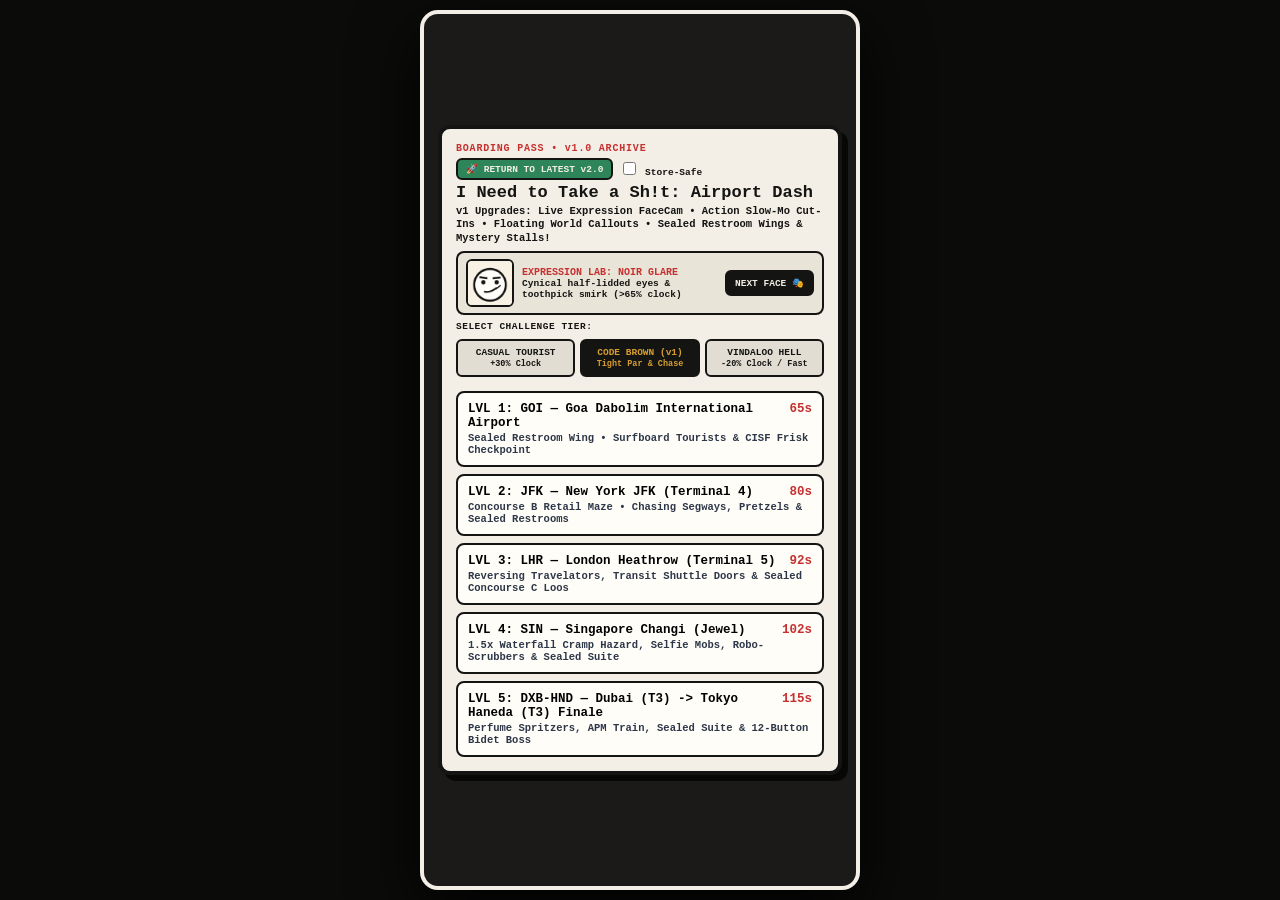
==== commit 78cfcb17: "feat(v2.1): add 30s interactive tutorial/playable ad, wide mobile camera + mini-map, desktop WASD au" ====
--- a/v1/index.html
+++ b/v1/index.html
@@ -406,7 +406,10 @@
           <div class="hud-row">
             <span id="hud-level-label">GOI | BOWEL PRESSURE</span>
             <span id="hud-timer-val" style="font-size:14px;">65.0s</span>
-            <button class="btn-primary" style="padding:2px 6px;font-size:9.5px;margin:0;" onclick="openMenu()">MAP</button>
+            <div style="display:flex;gap:4px;">
+              <a href="../index.html" class="btn-primary" style="padding:2px 6px;font-size:9px;margin:0;text-decoration:none;background:var(--emerald);">🚀 v2.0</a>
+              <button class="btn-primary" style="padding:2px 6px;font-size:9.5px;margin:0;" onclick="openMenu()">MAP</button>
+            </div>
           </div>
           <div class="bar-track"><div id="hud-timer-bar" class="bar-fill" style="width:100%;background:var(--emerald);"></div></div>
           <div class="hud-row">
@@ -444,11 +447,14 @@
     <!-- BOARDING PASS LEVEL SELECT MODAL (v1.0) -->
     <div class="modal-overlay" id="menu-modal">
       <div class="card">
-        <div style="display:flex;justify-content:space-between;align-items:center;">
-          <span style="color:var(--crimson);font-weight:900;font-size:10px;letter-spacing:0.8px;">BOARDING PASS • v1.0 DIRECTOR'S CUT</span>
-          <label style="font-size:9.5px;font-weight:800;cursor:pointer;">
-            <input type="checkbox" id="safe-title-toggle" onchange="toggleSafeTitle()" /> Store-Safe Title
-          </label>
+        <div style="display:flex;justify-content:space-between;align-items:center;flex-wrap:wrap;gap:4px;">
+          <span style="color:var(--crimson);font-weight:900;font-size:10px;letter-spacing:0.8px;">BOARDING PASS • v1.0 ARCHIVE</span>
+          <div style="display:flex;align-items:center;gap:6px;">
+            <a href="../index.html" class="btn-primary" style="padding:3px 8px;font-size:9.5px;margin:0;text-decoration:none;background:var(--emerald);">🚀 RETURN TO LATEST v2.0</a>
+            <label style="font-size:9.5px;font-weight:800;cursor:pointer;">
+              <input type="checkbox" id="safe-title-toggle" onchange="toggleSafeTitle()" /> Store-Safe
+            </label>
+          </div>
         </div>
         <h2 id="game-title-heading" style="margin:3px 0 3px 0;font-size:17px;">I Need to Take a Sh!t: Airport Dash</h2>
         <div style="font-size:10.5px;font-weight:700;margin-bottom:6px;line-height:1.3;">
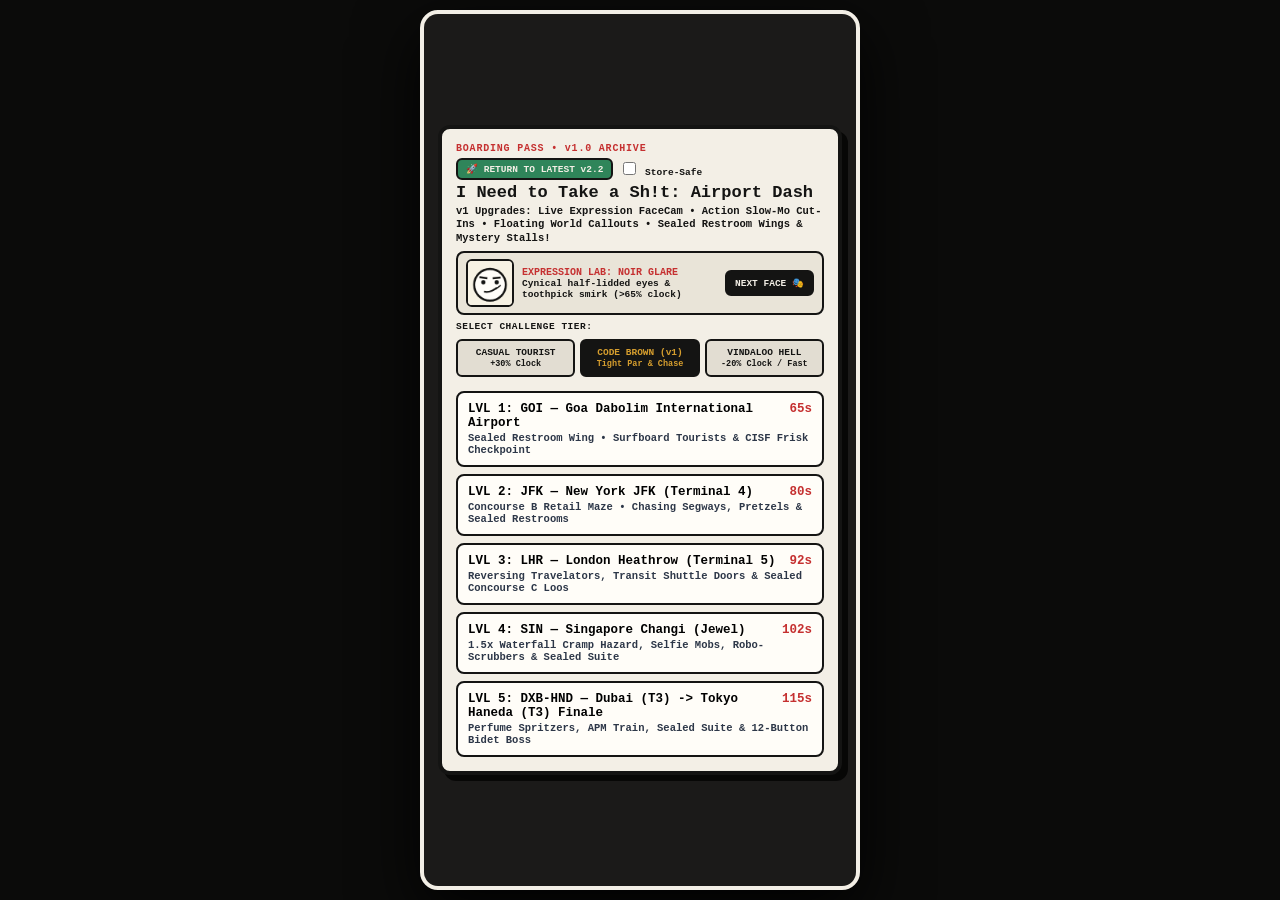
==== commit ce53aa17: "feat(v2.2.0): The Fun & Focus Cut - progressive mechanics, janitor bribes, mystery decoys & 34px HUD" ====
--- a/v1/index.html
+++ b/v1/index.html
@@ -407,7 +407,7 @@
             <span id="hud-level-label">GOI | BOWEL PRESSURE</span>
             <span id="hud-timer-val" style="font-size:14px;">65.0s</span>
             <div style="display:flex;gap:4px;">
-              <a href="../index.html" class="btn-primary" style="padding:2px 6px;font-size:9px;margin:0;text-decoration:none;background:var(--emerald);">🚀 v2.0</a>
+              <a href="../index.html" class="btn-primary" style="padding:2px 6px;font-size:9px;margin:0;text-decoration:none;background:var(--emerald);">🚀 v2.2</a>
               <button class="btn-primary" style="padding:2px 6px;font-size:9.5px;margin:0;" onclick="openMenu()">MAP</button>
             </div>
           </div>
@@ -450,7 +450,7 @@
         <div style="display:flex;justify-content:space-between;align-items:center;flex-wrap:wrap;gap:4px;">
           <span style="color:var(--crimson);font-weight:900;font-size:10px;letter-spacing:0.8px;">BOARDING PASS • v1.0 ARCHIVE</span>
           <div style="display:flex;align-items:center;gap:6px;">
-            <a href="../index.html" class="btn-primary" style="padding:3px 8px;font-size:9.5px;margin:0;text-decoration:none;background:var(--emerald);">🚀 RETURN TO LATEST v2.0</a>
+            <a href="../index.html" class="btn-primary" style="padding:3px 8px;font-size:9.5px;margin:0;text-decoration:none;background:var(--emerald);">🚀 RETURN TO LATEST v2.2</a>
             <label style="font-size:9.5px;font-weight:800;cursor:pointer;">
               <input type="checkbox" id="safe-title-toggle" onchange="toggleSafeTitle()" /> Store-Safe
             </label>
